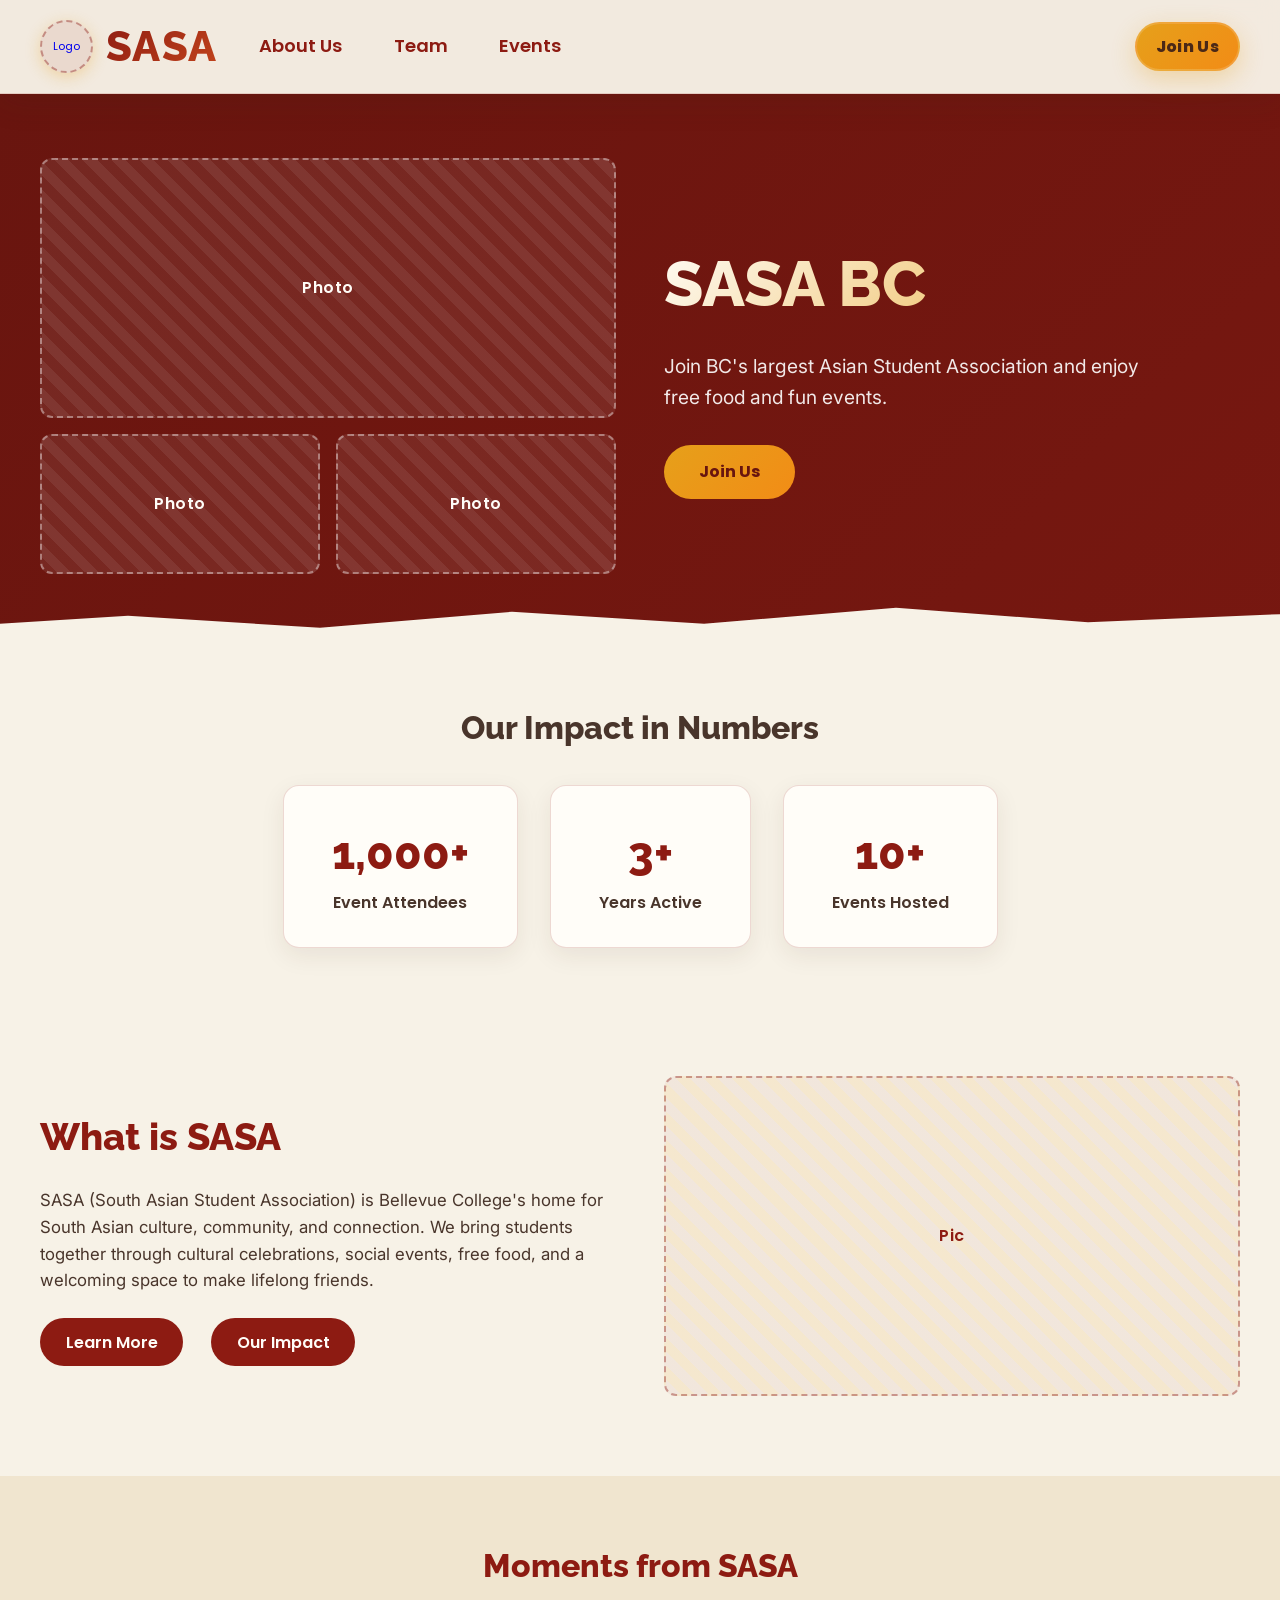
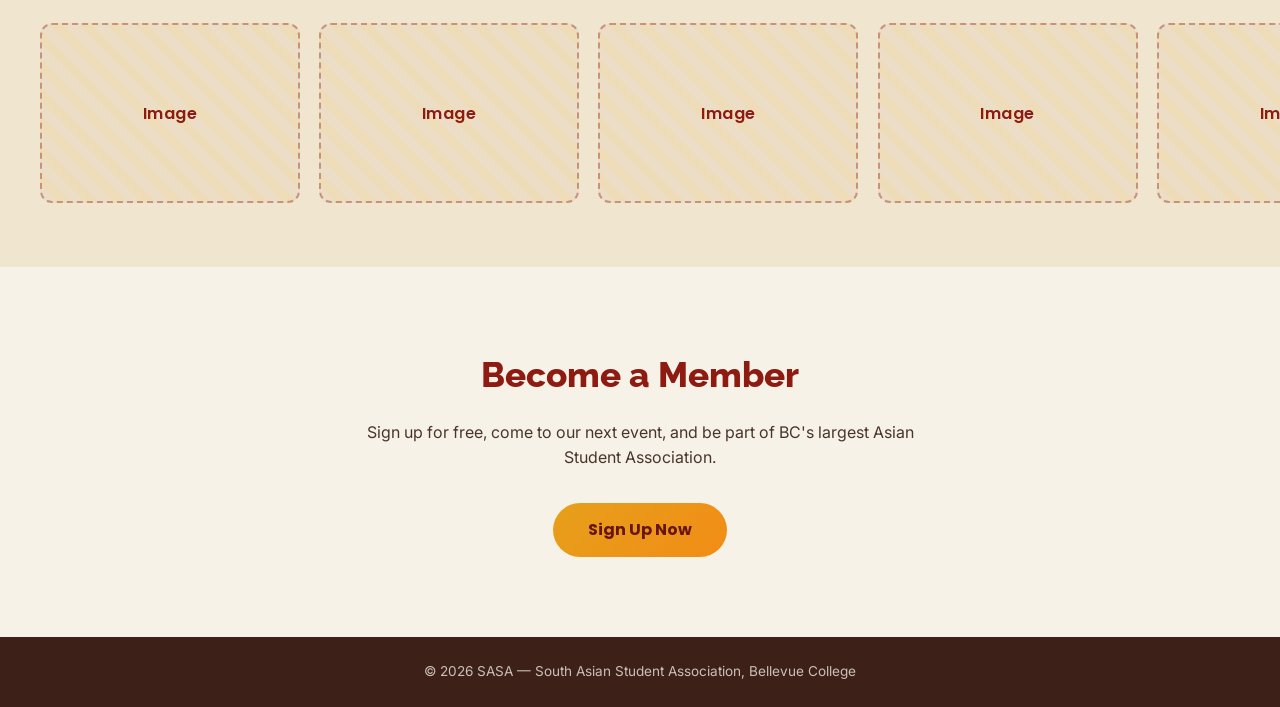
==== index.html @ 8e6c194e "Add team and event timeline pages Co-authored-by: Copilot <223556219+Copilot@users.noreply.github.co" ====
<!DOCTYPE html>
<html lang="en">
<head>
<meta charset="UTF-8">
<meta name="viewport" content="width=device-width, initial-scale=1.0">
<title>SASA BC • South Asian Student Association | Bellevue College</title>
<link href="https://fonts.googleapis.com/css2?family=Raleway:wght@800&family=Poppins:wght@500;600&family=Inter:wght@400;500&display=swap" rel="stylesheet">
<link rel="stylesheet" href="styles.css">
</head>
<body>

<!-- NAVBAR -->
<header class="navbar">
  <div class="container nav-content">
    <div class="nav-main">
      <div class="brand">
        <a href="index.html" class="brand-link">
          <div class="logo-placeholder">Logo</div>
          <span class="brand-name">SASA</span>
        </a>
      </div>

      <button class="menu-toggle" id="menu-toggle" aria-label="Toggle navigation menu" aria-controls="nav-links" aria-expanded="false">
        <span class="hamburger"></span>
        <span class="hamburger"></span>
        <span class="hamburger"></span>
      </button>

      <ul class="nav-links" id="nav-links">
        <li class="dropdown-container">
          <span class="nav-dropdown-trigger">About Us</span>
          <ul class="dropdown">
            <li><a href="#mission">Mission</a></li>
            <li><a href="#impact">Impact</a></li>
          </ul>
        </li>
        <li><a class="nav-link" href="team.html">Team</a></li>
        <li><a class="nav-link" href="events.html">Events</a></li>
      </ul>
    </div>

    <div class="nav-actions">
      <a class="join-cta" href="#join">Join Us</a>
    </div>
  </div>
</header>

<!-- HERO -->
<section class="hero" id="home">
  <div class="hero-content container">
    <div class="hero-layout">
      <!-- LEFT: photo collage -->
      <div class="hero-media-column">
        <div class="photo-placeholder hero-photo-main">Photo</div>
        <div class="hero-photo-row">
          <div class="photo-placeholder hero-photo-small">Photo</div>
          <div class="photo-placeholder hero-photo-small">Photo</div>
        </div>
      </div>

      <!-- RIGHT: title + text + button -->
      <div class="hero-text-column">
        <h1>SASA BC</h1>
        <p>Join BC's largest Asian Student Association and enjoy free food and fun events.</p>
        <a class="pulse-border" href="#join">Join Us</a>
      </div>
    </div>
  </div>
  <div class="wave-animation"></div>
</section>

<!-- SOCIAL PROOF / STATS -->
<section class="social-proof" id="impact">
  <div class="container">
    <h2>Our Impact in Numbers</h2>
    <div class="stats">
      <div class="stat-card">
        <h3 class="counter" data-target="1000">0</h3>
        <p>Event Attendees</p>
      </div>
      <div class="stat-card">
        <h3 class="counter" data-target="3">0</h3>
        <p>Years Active</p>
      </div>
      <div class="stat-card">
        <h3 class="counter" data-target="10">0</h3>
        <p>Events Hosted</p>
      </div>
    </div>
  </div>
</section>

<!-- WHAT IS SASA -->
<section class="intro" id="mission">
  <div class="container intro-content">
    <div class="text">
      <h2>What is SASA</h2>
      <p>SASA (South Asian Student Association) is Bellevue College's home for South Asian culture, community, and connection. We bring students together through cultural celebrations, social events, free food, and a welcoming space to make lifelong friends.</p>
      <a href="#mission" class="btn">Learn More</a>
      <a href="#impact" class="btn" style="margin-left: 1.5rem;">Our Impact</a>
    </div>
    <div class="video">
      <div class="photo-placeholder intro-photo">Pic</div>
    </div>
  </div>
</section>

<!-- GALLERY -->
<section class="gallery">
  <div class="container">
    <h2>Moments from SASA</h2>
    <div class="gallery-track">
      <div class="photo-placeholder gallery-photo">Image</div>
      <div class="photo-placeholder gallery-photo">Image</div>
      <div class="photo-placeholder gallery-photo">Image</div>
      <div class="photo-placeholder gallery-photo">Image</div>
      <div class="photo-placeholder gallery-photo">Image</div>
      <div class="photo-placeholder gallery-photo">Image</div>
      <div class="photo-placeholder gallery-photo">Image</div>
      <div class="photo-placeholder gallery-photo">Image</div>
    </div>
  </div>
</section>

<!-- JOIN US / FOOTER CTA -->
<section class="join" id="join">
  <div class="container join-content">
    <h2>Become a Member</h2>
    <p>Sign up for free, come to our next event, and be part of BC's largest Asian Student Association.</p>
    <a class="pulse-border" href="#">Sign Up Now</a>
  </div>
</section>

<footer class="footer">
  <div class="container">
    <p>&copy; 2026 SASA — South Asian Student Association, Bellevue College</p>
  </div>
</footer>

<script src="script.js"></script>
</body>
</html>
---- styles.css ----
/* ------------------------------
   COLOR VARIABLES (inspired by the reference's cream, red, and saffron palette)
------------------------------ */
:root {
  --deep-blue: #8D1B12;
  --aqua: #F28C16;
  --sky: #F7F2E7;
  --dark-navy: #68150F;
  --white: #FFFDF8;
  --gray-text: #49352B;
  --gold: #E6A01A;
  --orange: #F28C16;
}

/* ------------------------------
   RESET + BASE
------------------------------ */
* { margin: 0; padding: 0; box-sizing: border-box; }

body {
  font-family: 'Inter', sans-serif;
  line-height: 1.6;
  background: linear-gradient(-45deg, var(--deep-blue), var(--aqua), var(--deep-blue), var(--dark-navy));
  background-size: 400% 400%;
  animation: gradientBG 15s ease infinite;
  color: var(--white);
  overflow-x: hidden;
}

@keyframes gradientBG {
  0% { background-position: 0% 50%; }
  50% { background-position: 100% 50%; }
  100% { background-position: 0% 50%; }
}

.container { width: min(100% - 2rem, 1200px); margin: 0 auto; }

h1, h2, h3 { font-family: 'Raleway', sans-serif; font-weight: 800; }

/* ------------------------------
   PLACEHOLDER IMAGES
------------------------------ */
.photo-placeholder {
  background: repeating-linear-gradient(45deg, rgba(255,255,255,0.08), rgba(255,255,255,0.08) 10px, rgba(255,255,255,0.14) 10px, rgba(255,255,255,0.14) 20px);
  border: 2px dashed rgba(255,255,255,0.4);
  border-radius: 12px;
  display: flex;
  align-items: center;
  justify-content: center;
  color: var(--white);
  font-family: 'Poppins', sans-serif;
  font-weight: 600;
  letter-spacing: 0.5px;
  text-align: center;
}

/* ------------------------------
   NAVBAR - GLASSMORPHISM
------------------------------ */
.navbar {
  background: rgba(247, 242, 231, 0.97);
  backdrop-filter: blur(10px);
  border-bottom: 1px solid rgba(141, 27, 18, 0.14);
  position: sticky;
  top: 0;
  z-index: 1000;
  box-shadow: 0 8px 32px rgba(61, 33, 24, 0.14);
  transition: all 0.3s ease;
}

.nav-content { display: flex; justify-content: space-between; align-items: center; padding: 0.8rem 0; }

.brand { display: flex; align-items: center; gap: 0.8rem; transition: transform 0.3s ease; }
.brand a.brand-link { display: inline-flex; align-items: center; gap: 0.8rem; text-decoration: none; }
.brand:hover { transform: translateY(-2px); }

.logo-placeholder {
  width: 53px;
  height: 53px;
  border-radius: 50%;
  background: rgba(141,27,18,0.08);
  border: 2px dashed rgba(141,27,18,0.4);
  display: flex;
  align-items: center;
  justify-content: center;
  font-size: 11px;
  font-family: 'Poppins', sans-serif;
  box-shadow: 0 4px 15px rgba(230, 160, 26, 0.3);
}

.brand-name {
  font-family: 'Raleway', sans-serif;
  font-size: 42px;
  font-weight: 800;
  letter-spacing: 1.5px;
  background: linear-gradient(135deg, var(--deep-blue), #C5461C);
  -webkit-background-clip: text;
  -webkit-text-fill-color: transparent;
  background-clip: text;
}

.nav-main { display: flex; align-items: center; gap: 2rem; flex-wrap: nowrap; }
.nav-links { display: flex; gap: 2rem; list-style: none; flex-wrap: nowrap; }

.menu-toggle { display: none; flex-direction: column; cursor: pointer; background: none; border: none; padding: 0.5rem; z-index: 1002; }
.hamburger { width: 25px; height: 3px; background: var(--deep-blue); margin: 3px 0; transition: 0.3s; border-radius: 2px; }
.menu-toggle.active .hamburger:nth-child(1) { transform: rotate(-45deg) translate(-5px, 6px); }
.menu-toggle.active .hamburger:nth-child(2) { opacity: 0; }
.menu-toggle.active .hamburger:nth-child(3) { transform: rotate(45deg) translate(-5px, -6px); }

.nav-links a, .nav-dropdown-trigger {
  font-family: 'Poppins', sans-serif;
  font-weight: 600;
  font-size: 18px;
  text-decoration: none;
  color: var(--deep-blue);
  padding: 0.5rem 0.6rem;
  position: relative;
  cursor: pointer;
  transition: font-weight 0.3s ease;
  display: block;
  white-space: nowrap;
}

.nav-links a::after, .nav-dropdown-trigger::after {
  content: '';
  position: absolute;
  bottom: 0;
  left: 50%;
  width: 0;
  height: 2px;
  background: var(--deep-blue);
  transition: all 0.3s ease;
  transform: translateX(-50%);
}

.nav-links a:hover, .nav-dropdown-trigger:hover { font-weight: 800; }
.nav-links a:hover::after, .nav-dropdown-trigger:hover::after { width: 100%; }

.nav-actions { display: flex; align-items: center; margin-left: auto; }
.join-cta {
  background: linear-gradient(135deg, var(--gold) 0%, var(--orange) 100%);
  color: #4A2817;
  padding: 0.6rem 1.2rem;
  border-radius: 30px;
  text-decoration: none;
  font-family: 'Poppins', sans-serif;
  font-weight: 800;
  letter-spacing: 0.3px;
  box-shadow: 0 8px 24px rgba(230, 160, 26, 0.3);
  transition: transform 0.2s ease, box-shadow 0.2s ease;
  border: 2px solid rgba(255,255,255,0.15);
  white-space: nowrap;
}
.join-cta:hover { transform: translateY(-2px); box-shadow: 0 12px 28px rgba(230, 160, 26, 0.45); }

.dropdown-container { position: relative; }
.dropdown {
  list-style: none;
  position: absolute;
  top: 100%;
  left: 0;
  background: var(--deep-blue);
  border-radius: 10px;
  padding: 0.5rem 0;
  min-width: 160px;
  opacity: 0;
  visibility: hidden;
  transform: translateY(8px);
  transition: all 0.25s ease;
  box-shadow: 0 10px 30px rgba(0,0,0,0.3);
}
.dropdown-container:hover .dropdown { opacity: 1; visibility: visible; transform: translateY(0); }
.dropdown li a { font-size: 15px; padding: 0.5rem 1.2rem; }
.dropdown li a::after { display: none; }

/* ------------------------------
   HERO
------------------------------ */
.hero { position: relative; padding: 4rem 0 5rem; overflow: hidden; }
.hero-layout { display: grid; grid-template-columns: 1fr 1fr; gap: 3rem; align-items: center; }

.hero-media-column { display: flex; flex-direction: column; gap: 1rem; }
.hero-photo-main { height: 260px; }
.hero-photo-row { display: flex; gap: 1rem; }
.hero-photo-small { flex: 1; height: 140px; }

.hero-text-column h1 {
  font-size: 4rem;
  margin-bottom: 1rem;
  background: linear-gradient(135deg, var(--white), var(--gold));
  -webkit-background-clip: text;
  -webkit-text-fill-color: transparent;
  background-clip: text;
}
.hero-text-column p { font-size: 1.2rem; max-width: 480px; margin-bottom: 2rem; color: rgba(255,255,255,0.9); }

.pulse-border {
  display: inline-block;
  background: linear-gradient(135deg, var(--gold) 0%, var(--orange) 100%);
  color: var(--dark-navy);
  font-family: 'Poppins', sans-serif;
  font-weight: 700;
  padding: 0.9rem 2.2rem;
  border-radius: 40px;
  text-decoration: none;
  box-shadow: 0 0 0 0 rgba(255, 209, 102, 0.6);
  animation: pulse 2.2s infinite;
}
@keyframes pulse {
  0% { box-shadow: 0 0 0 0 rgba(255, 209, 102, 0.5); }
  70% { box-shadow: 0 0 0 20px rgba(255, 209, 102, 0); }
  100% { box-shadow: 0 0 0 0 rgba(255, 209, 102, 0); }
}

.wave-animation {
  position: absolute;
  bottom: -2px; left: 0; width: 100%; height: 80px;
  background: var(--sky);
  clip-path: polygon(0 60%, 10% 50%, 25% 65%, 40% 45%, 55% 60%, 70% 40%, 85% 58%, 100% 48%, 100% 100%, 0% 100%);
}

/* ------------------------------
   STATS
------------------------------ */
.social-proof { padding: 3rem 0; text-align: center; background: var(--sky); color: var(--gray-text); }
.social-proof h2 { margin-bottom: 2rem; font-size: 2rem; }
.stats { display: flex; justify-content: center; gap: 2rem; flex-wrap: wrap; }
.stat-card {
  background: var(--white);
  border: 1px solid rgba(141,27,18,0.16);
  border-radius: 16px;
  padding: 2rem 3rem;
  min-width: 200px;
  box-shadow: 0 8px 24px rgba(61,33,24,0.08);
}
.stat-card h3 { font-size: 2.8rem; color: var(--deep-blue); }
.stat-card p { font-family: 'Poppins', sans-serif; font-weight: 600; }

/* ------------------------------
   WHAT IS SASA / INTRO
------------------------------ */
.intro { background: var(--sky); color: var(--gray-text); padding: 5rem 0; }
.intro-content { display: grid; grid-template-columns: 1fr 1fr; gap: 3rem; align-items: center; }
.intro h2 { font-size: 2.4rem; margin-bottom: 1.2rem; color: var(--deep-blue); }
.intro p { margin-bottom: 1.5rem; font-size: 1.05rem; }
.intro .photo-placeholder { color: var(--deep-blue); border-color: rgba(141,27,18,0.4); background: repeating-linear-gradient(45deg, rgba(141,27,18,0.05), rgba(141,27,18,0.05) 10px, rgba(230,160,26,0.12) 10px, rgba(230,160,26,0.12) 20px); }
.intro-photo { height: 320px; }

.btn {
  display: inline-block;
  background: var(--deep-blue);
  color: var(--white);
  font-family: 'Poppins', sans-serif;
  font-weight: 600;
  padding: 0.7rem 1.6rem;
  border-radius: 30px;
  text-decoration: none;
  transition: transform 0.2s ease, background 0.2s ease;
}
.btn:hover { background: var(--aqua); transform: translateY(-2px); }

/* ------------------------------
   GALLERY
------------------------------ */
.gallery { padding: 4rem 0; text-align: center; overflow: hidden; background: #F0E5CF; color: var(--deep-blue); }
.gallery h2 { margin-bottom: 2rem; font-size: 2rem; }
.gallery-track {
  display: flex;
  gap: 1.2rem;
  width: max-content;
  animation: scrollGallery 30s linear infinite;
}
.gallery:hover .gallery-track { animation-play-state: paused; }
@keyframes scrollGallery {
  0% { transform: translateX(0); }
  100% { transform: translateX(-50%); }
}
.gallery-photo { width: 260px; height: 180px; flex-shrink: 0; }

/* ------------------------------
   TEAM
------------------------------ */
.team { padding: 4rem 0; text-align: center; background: var(--sky); color: var(--deep-blue); }
.team h2 { margin-bottom: 2.5rem; font-size: 2rem; }
.team-grid { display: flex; flex-wrap: wrap; justify-content: center; gap: 2rem; }
.team-card { width: 190px; }
.team-photo { width: 190px; height: 190px; border-radius: 50%; margin: 0 auto 1rem; }
.team-card h4 { font-family: 'Poppins', sans-serif; font-size: 1.05rem; }
.team-card p { font-size: 0.9rem; color: var(--gray-text); }

/* ------------------------------
   EVENTS
------------------------------ */
.events { background: #8D1B12; padding: 4rem 0; text-align: center; }
.events h2 { margin-bottom: 2.5rem; font-size: 2rem; }
.events-grid { display: grid; grid-template-columns: repeat(auto-fit, minmax(260px, 1fr)); gap: 2rem; }
.event-card {
  background: rgba(255,253,248,0.08);
  border: 1px solid rgba(255,253,248,0.18);
  border-radius: 16px;
  padding: 1.5rem;
  text-align: left;
}
.event-photo { height: 160px; margin-bottom: 1rem; }
.event-card h4 { font-family: 'Poppins', sans-serif; margin-bottom: 0.4rem; }
.event-card p { font-size: 0.9rem; color: rgba(255,253,248,0.78); }

/* ------------------------------
   JOIN / FOOTER
------------------------------ */
.join { padding: 5rem 0; text-align: center; background: var(--sky); color: var(--deep-blue); }
.join h2 { font-size: 2.2rem; margin-bottom: 1rem; }
.join p { max-width: 560px; margin: 0 auto 2rem; color: var(--gray-text); }

.footer { background: #3D2118; padding: 1.5rem 0; text-align: center; font-size: 0.85rem; color: rgba(255,253,248,0.72); }

.gallery .photo-placeholder, .team .photo-placeholder {
  color: var(--deep-blue);
  border-color: rgba(141,27,18,0.38);
  background: repeating-linear-gradient(45deg, rgba(141,27,18,0.04), rgba(141,27,18,0.04) 10px, rgba(230,160,26,0.12) 10px, rgba(230,160,26,0.12) 20px);
}

/* ------------------------------
   TEAM AND EVENTS PAGES
------------------------------ */
.subpage-hero {
  padding: 5.5rem 0 6rem;
  text-align: center;
  color: var(--white);
  background: linear-gradient(125deg, #68150F, #A92216 58%, #C6531A);
}
.subpage-hero .eyebrow, .events-join .eyebrow {
  color: #FFD16A;
  font-size: 0.82rem;
  text-transform: uppercase;
  letter-spacing: 0.14em;
  font-family: 'Poppins', sans-serif;
  font-weight: 600;
}
.subpage-hero h1 { font-size: clamp(2.6rem, 6vw, 4.4rem); margin: 0.4rem 0 0.8rem; }
.subpage-hero p:not(.eyebrow) { max-width: 720px; margin: 0 auto; color: rgba(255,253,248,0.9); font-size: 1.1rem; }
.leadership-section { padding: 4.5rem 0; background: var(--sky); color: var(--gray-text); }
.leadership-alumni { background: #F0E5CF; }
.section-intro { max-width: 700px; margin: 0 auto 3rem; text-align: center; }
.section-intro .eyebrow { color: var(--orange); font-family: 'Poppins', sans-serif; font-size: 0.78rem; font-weight: 600; letter-spacing: 0.12em; text-transform: uppercase; }
.section-intro h2 { color: var(--deep-blue); font-size: clamp(1.8rem, 4vw, 2.6rem); margin: 0.45rem 0 0.6rem; }
.section-intro p { color: var(--gray-text); }
.leadership-layout { display: grid; grid-template-columns: minmax(190px, 0.75fr) 1px minmax(0, 2fr); gap: 2.5rem; align-items: stretch; }
.leadership-heading { color: var(--deep-blue); font: 600 1.15rem 'Poppins', sans-serif; margin-bottom: 1.5rem; text-align: center; }
.leadership-divider { width: 1px; background: rgba(141,27,18,0.2); }
.leader-grid { display: grid; grid-template-columns: repeat(2, minmax(150px, 1fr)); gap: 2rem 1.4rem; }
.leader-grid-community { grid-template-columns: repeat(3, minmax(150px, 1fr)); max-width: 850px; margin: 0 auto; }
.leader-card { text-align: center; color: var(--gray-text); }
.leader-name { color: var(--deep-blue); font: 600 1rem 'Poppins', sans-serif; min-height: 1.6rem; }
.leader-avatar { width: 142px; height: 142px; margin: 0.75rem auto 0.65rem; border-radius: 50%; color: var(--deep-blue); border-color: rgba(141,27,18,0.38); background: repeating-linear-gradient(45deg, rgba(141,27,18,0.04), rgba(141,27,18,0.04) 10px, rgba(230,160,26,0.12) 10px, rgba(230,160,26,0.12) 20px); }
.leader-card-featured .leader-avatar { width: 176px; height: 176px; }
.leader-socials { display: flex; justify-content: center; gap: 0.55rem; margin: 0.4rem 0 0.6rem; }
.social-placeholder { display: inline-flex; align-items: center; justify-content: center; width: 27px; height: 27px; border-radius: 50%; background: var(--deep-blue); color: var(--white); font: 600 0.7rem 'Poppins', sans-serif; }
.leader-role { color: var(--deep-blue); font: 600 0.92rem 'Poppins', sans-serif; }
.leader-term { color: #806C5E; font-size: 0.78rem; }

.events-roadmap { padding: 4.5rem 0 5.5rem; background: var(--sky); color: var(--gray-text); }
.events-timeline { position: relative; max-width: 920px; margin: 0 auto; padding: 0.5rem 0; }
.timeline-spine { position: absolute; top: 0; bottom: 0; left: 50%; width: 4px; transform: translateX(-50%); border-radius: 4px; background: linear-gradient(var(--gold), var(--orange), var(--deep-blue)); opacity: 0.5; }
.timeline-event { position: relative; display: grid; grid-template-columns: 1fr 1fr; padding: 0 0 2.75rem; }
.timeline-event:last-child { padding-bottom: 0; }
.timeline-event:nth-of-type(odd) .event-card { grid-column: 1; margin-right: 2.25rem; }
.timeline-event:nth-of-type(even) .event-card { grid-column: 2; margin-left: 2.25rem; }
.timeline-marker { position: absolute; z-index: 1; left: 50%; top: 1.4rem; display: grid; place-items: center; width: 42px; height: 42px; transform: translateX(-50%); border: 4px solid var(--sky); border-radius: 50%; background: var(--deep-blue); color: var(--white); font: 600 0.7rem 'Poppins', sans-serif; box-shadow: 0 0 0 2px var(--gold); }
.event-card { overflow: hidden; border-radius: 16px; background: var(--white); border: 1px solid rgba(141,27,18,0.13); box-shadow: 0 12px 30px rgba(61,33,24,0.09); }
.event-photo { height: 190px; margin: 0; border: 0; border-radius: 0; color: var(--deep-blue); background: repeating-linear-gradient(45deg, rgba(141,27,18,0.04), rgba(141,27,18,0.04) 10px, rgba(230,160,26,0.12) 10px, rgba(230,160,26,0.12) 20px); }
.event-card-content { padding: 1.25rem 1.4rem 1.4rem; }
.event-date { color: #866D55; font-size: 0.78rem; font-weight: 500; }
.event-card h3 { margin: 0.35rem 0 0.55rem; color: var(--deep-blue); font: 600 1.2rem 'Poppins', sans-serif; }
.event-card-content p { color: var(--gray-text); font-size: 0.92rem; }
.event-tag { display: inline-block; margin-top: 0.9rem; padding: 0.28rem 0.7rem; border-radius: 20px; background: #F7E8C7; color: #71351C; font: 600 0.72rem 'Poppins', sans-serif; }
.events-join { padding: 4rem 1rem; background: var(--deep-blue); color: var(--white); text-align: center; }
.events-join h2 { max-width: 650px; margin: 0.5rem auto 1.5rem; font-size: clamp(1.8rem, 4vw, 2.7rem); }
.scroll-kite { position: fixed; z-index: 900; top: 0; left: 0; width: 88px; height: 124px; pointer-events: none; will-change: transform; filter: drop-shadow(0 7px 8px rgba(61,33,24,0.22)); }
.scroll-kite svg { width: 100%; height: 100%; overflow: visible; }
.kite-shape { fill: #E63A25; stroke: #8D1B12; stroke-width: 4; stroke-linejoin: round; }
.kite-cross, .kite-diamond { fill: none; stroke: #FFD16A; stroke-width: 3; stroke-linejoin: round; }
.kite-center { fill: #FFD16A; stroke: #8D1B12; stroke-width: 2; }
.kite-tail-line { fill: none; stroke: #8D1B12; stroke-width: 3; stroke-linecap: round; }
.kite-bow { fill: none; stroke: #E6A01A; stroke-width: 5; stroke-linecap: round; stroke-linejoin: round; }
.footer-page { display: flex; justify-content: space-between; align-items: center; gap: 1.5rem; }
.footer-links { display: flex; gap: 1.25rem; }
.footer-links a { color: rgba(255,253,248,0.8); text-decoration: none; }
.footer-links a:hover { color: #FFD16A; }

/* ------------------------------
   RESPONSIVE
------------------------------ */
@media (max-width: 900px) {
  .hero-layout, .intro-content { grid-template-columns: 1fr; }
  .hero-text-column { order: -1; text-align: center; }
  .hero-text-column p { margin-left: auto; margin-right: auto; }
}

@media (max-width: 768px) {
  .menu-toggle { display: flex; }
  .nav-links {
    position: fixed;
    top: 0; right: -100%;
    width: 260px; height: 100vh;
    background: var(--deep-blue);
    flex-direction: column;
    padding: 6rem 2rem;
    gap: 1.5rem;
    transition: right 0.3s ease;
    z-index: 1001;
  }
  .nav-links.active { right: 0; }
  .nav-links a, .nav-dropdown-trigger { color: var(--white); }
  .nav-links a::after, .nav-dropdown-trigger::after { background: var(--white); }
  .dropdown { position: static; opacity: 1; visibility: visible; transform: none; display: none; box-shadow: none; background: rgba(255,255,255,0.05); }
  .dropdown-container.active .dropdown { display: block; }
  .hero-text-column h1 { font-size: 2.6rem; }
  .subpage-hero { padding: 4rem 0 4.5rem; }
  .leadership-layout { grid-template-columns: 1fr; gap: 2rem; }
  .leadership-divider { height: 1px; width: 100%; }
  .leader-grid { grid-template-columns: repeat(2, minmax(125px, 1fr)); }
  .leader-grid-community { grid-template-columns: repeat(2, minmax(125px, 1fr)); }
  .timeline-spine { left: 19px; }
  .timeline-event { grid-template-columns: 40px minmax(0, 1fr); }
  .timeline-event:nth-of-type(odd) .event-card,
  .timeline-event:nth-of-type(even) .event-card { grid-column: 2; margin: 0 0 0 0.7rem; }
  .timeline-marker { left: 19px; }
  .scroll-kite { width: 58px; height: 84px; opacity: 0.88; }
  .footer-page { flex-direction: column; text-align: center; }
}

@media (max-width: 420px) {
  .leader-grid, .leader-grid-community { grid-template-columns: 1fr 1fr; gap: 1.5rem 0.75rem; }
  .leader-avatar { width: 124px; height: 124px; }
  .event-photo { height: 150px; }
  .event-card-content { padding: 1rem; }
}

@media (prefers-reduced-motion: reduce) {
  .scroll-kite { display: none; }
}
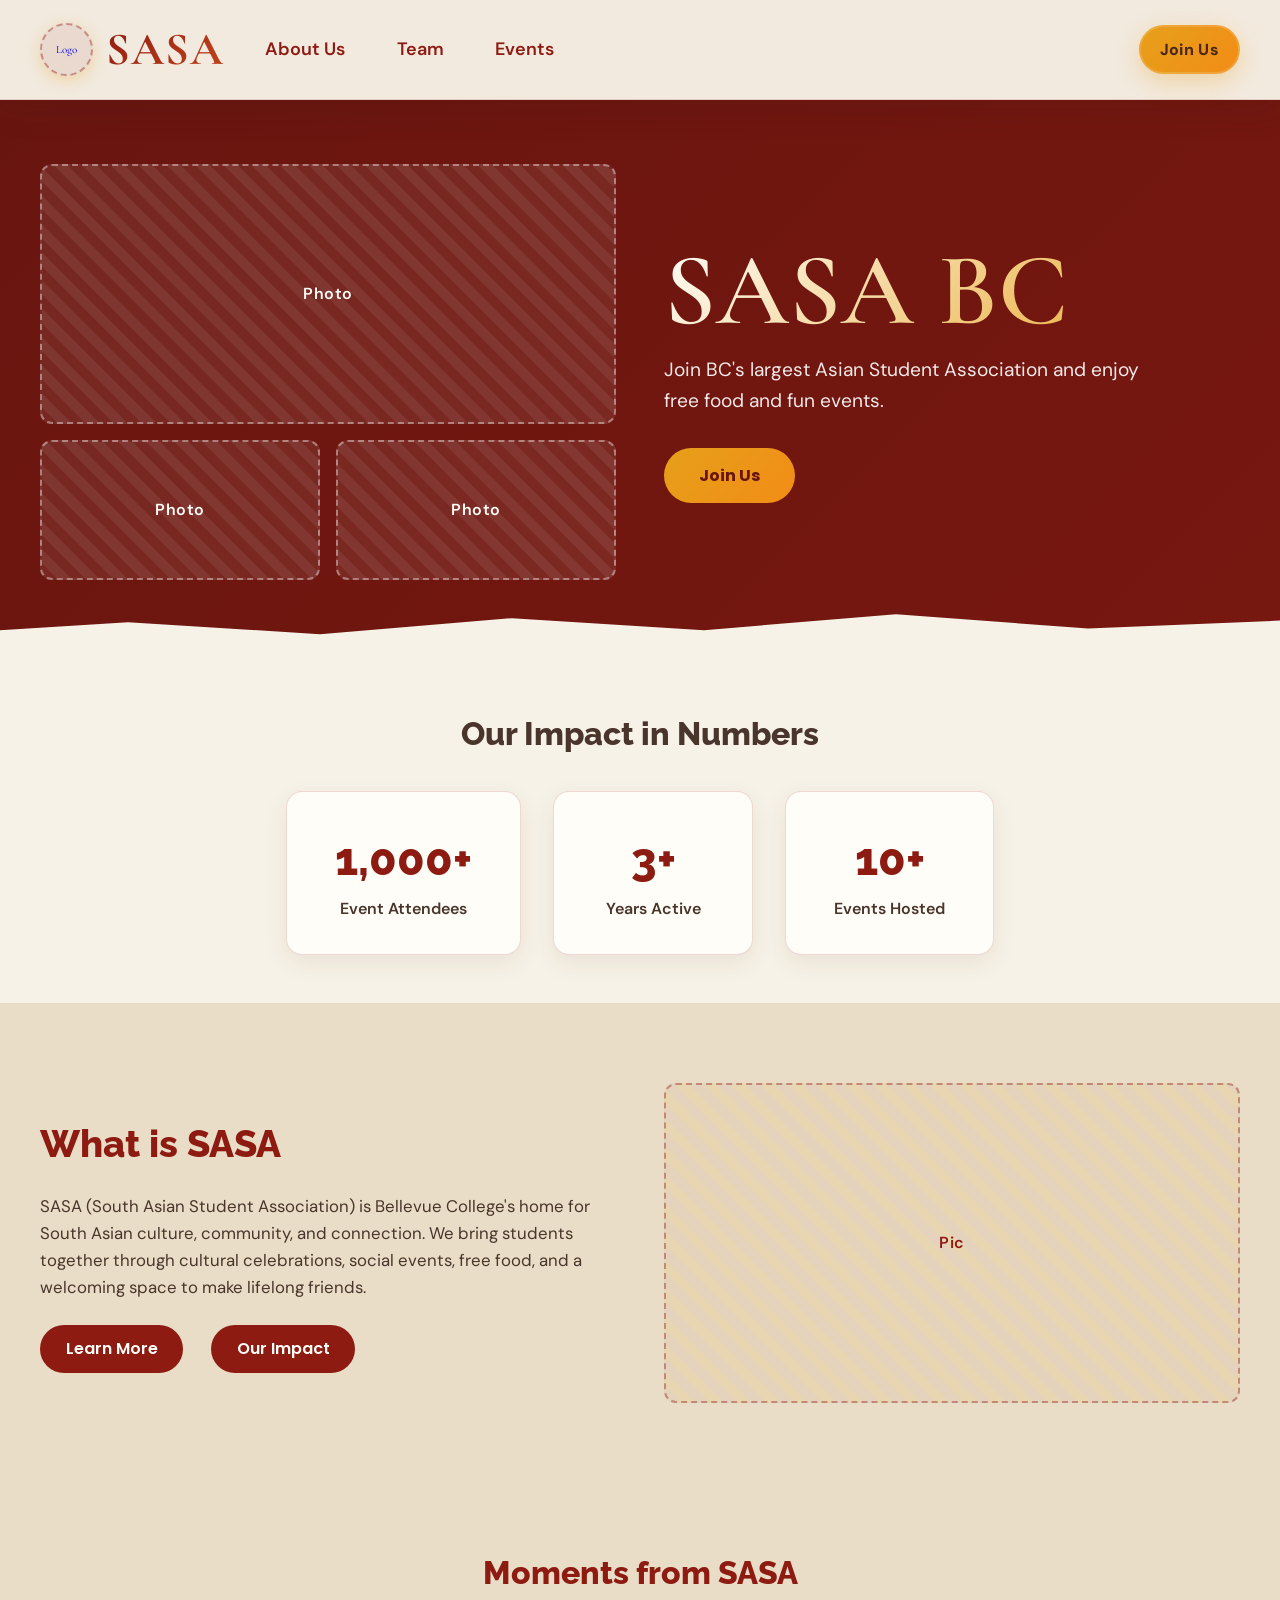
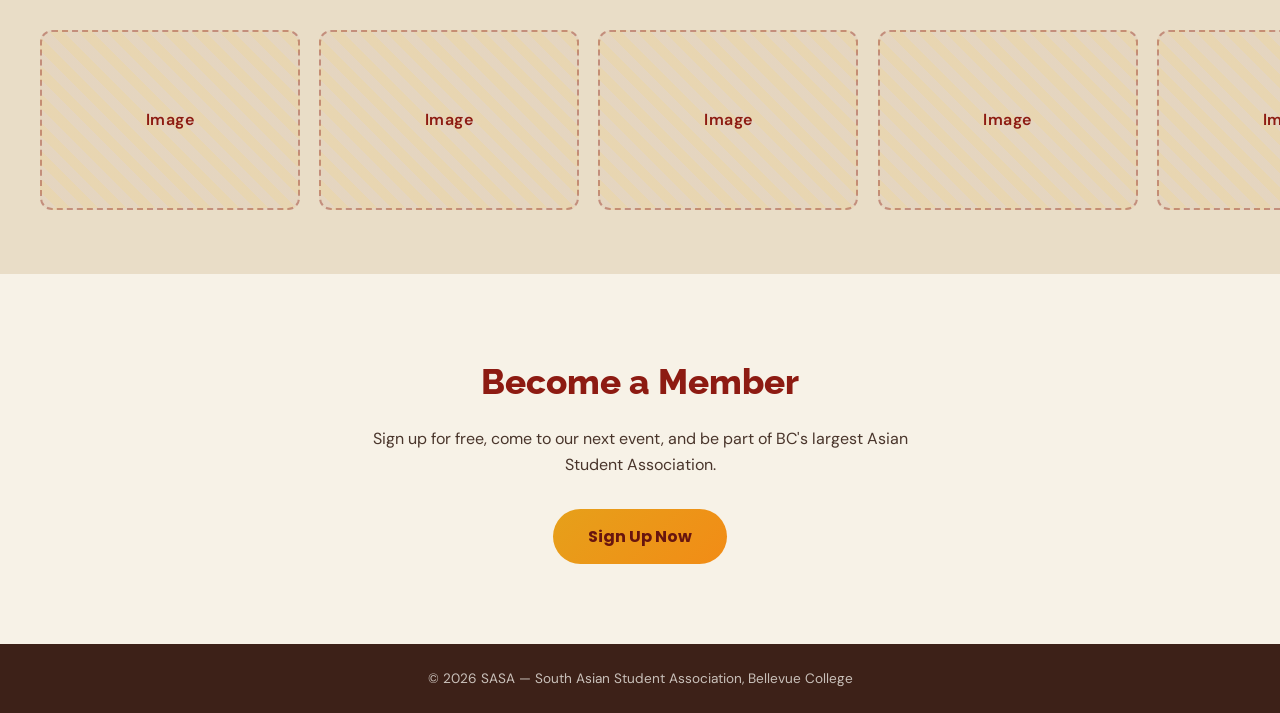
==== commit 5262f255: "Refine typography and cream section palette Co-authored-by: Copilot <223556219+Copilot@users.noreply" ====
--- a/index.html
+++ b/index.html
@@ -4,7 +4,7 @@
 <meta charset="UTF-8">
 <meta name="viewport" content="width=device-width, initial-scale=1.0">
 <title>SASA BC • South Asian Student Association | Bellevue College</title>
-<link href="https://fonts.googleapis.com/css2?family=Raleway:wght@800&family=Poppins:wght@500;600&family=Inter:wght@400;500&display=swap" rel="stylesheet">
+<link href="https://fonts.googleapis.com/css2?family=Cormorant+Garamond:wght@500;600;700&family=DM+Sans:wght@400;500;600;700&family=Poppins:wght@500;600&family=Raleway:wght@800&display=swap" rel="stylesheet">
 <link rel="stylesheet" href="styles.css">
 </head>
 <body>
@@ -30,7 +30,8 @@
         <li class="dropdown-container">
           <span class="nav-dropdown-trigger">About Us</span>
           <ul class="dropdown">
-            <li><a href="#mission">Mission</a></li>
+            <li><a href="about.html">About SASA</a></li>
+            <li><a href="about.html#mission">Our Mission</a></li>
             <li><a href="#impact">Impact</a></li>
           </ul>
         </li>
@@ -91,12 +92,12 @@
 </section>
 
 <!-- WHAT IS SASA -->
-<section class="intro" id="mission">
+<section class="intro home-intro" id="mission">
   <div class="container intro-content">
     <div class="text">
       <h2>What is SASA</h2>
       <p>SASA (South Asian Student Association) is Bellevue College's home for South Asian culture, community, and connection. We bring students together through cultural celebrations, social events, free food, and a welcoming space to make lifelong friends.</p>
-      <a href="#mission" class="btn">Learn More</a>
+      <a href="about.html" class="btn">Learn More</a>
       <a href="#impact" class="btn" style="margin-left: 1.5rem;">Our Impact</a>
     </div>
     <div class="video">
--- a/styles.css
+++ b/styles.css
@@ -8,6 +8,7 @@
   --dark-navy: #68150F;
   --white: #FFFDF8;
   --gray-text: #49352B;
+  --warm-cream: #E9DDC7;
   --gold: #E6A01A;
   --orange: #F28C16;
 }
@@ -18,7 +19,7 @@
 * { margin: 0; padding: 0; box-sizing: border-box; }
 
 body {
-  font-family: 'Inter', sans-serif;
+  font-family: 'DM Sans', sans-serif;
   line-height: 1.6;
   background: linear-gradient(-45deg, var(--deep-blue), var(--aqua), var(--deep-blue), var(--dark-navy));
   background-size: 400% 400%;
@@ -35,7 +36,8 @@
 
 .container { width: min(100% - 2rem, 1200px); margin: 0 auto; }
 
-h1, h2, h3 { font-family: 'Raleway', sans-serif; font-weight: 800; }
+h1, h3 { font-family: 'Cormorant Garamond', serif; font-weight: 600; }
+h2 { font-family: 'Raleway', sans-serif; font-weight: 800; }
 
 /* ------------------------------
    PLACEHOLDER IMAGES
@@ -48,7 +50,7 @@
   align-items: center;
   justify-content: center;
   color: var(--white);
-  font-family: 'Poppins', sans-serif;
+  font-family: 'DM Sans', sans-serif;
   font-weight: 600;
   letter-spacing: 0.5px;
   text-align: center;
@@ -84,15 +86,15 @@
   align-items: center;
   justify-content: center;
   font-size: 11px;
-  font-family: 'Poppins', sans-serif;
+  font-family: 'Cormorant Garamond', serif;
   box-shadow: 0 4px 15px rgba(230, 160, 26, 0.3);
 }
 
 .brand-name {
-  font-family: 'Raleway', sans-serif;
-  font-size: 42px;
-  font-weight: 800;
-  letter-spacing: 1.5px;
+  font-family: 'Cormorant Garamond', serif;
+  font-size: 46px;
+  font-weight: 700;
+  letter-spacing: 1px;
   background: linear-gradient(135deg, var(--deep-blue), #C5461C);
   -webkit-background-clip: text;
   -webkit-text-fill-color: transparent;
@@ -109,7 +111,7 @@
 .menu-toggle.active .hamburger:nth-child(3) { transform: rotate(45deg) translate(-5px, -6px); }
 
 .nav-links a, .nav-dropdown-trigger {
-  font-family: 'Poppins', sans-serif;
+  font-family: 'DM Sans', sans-serif;
   font-weight: 600;
   font-size: 18px;
   text-decoration: none;
@@ -144,7 +146,7 @@
   padding: 0.6rem 1.2rem;
   border-radius: 30px;
   text-decoration: none;
-  font-family: 'Poppins', sans-serif;
+  font-family: 'DM Sans', sans-serif;
   font-weight: 800;
   letter-spacing: 0.3px;
   box-shadow: 0 8px 24px rgba(230, 160, 26, 0.3);
@@ -171,7 +173,8 @@
   box-shadow: 0 10px 30px rgba(0,0,0,0.3);
 }
 .dropdown-container:hover .dropdown { opacity: 1; visibility: visible; transform: translateY(0); }
-.dropdown li a { font-size: 15px; padding: 0.5rem 1.2rem; }
+.dropdown li a { color: var(--white); font-size: 15px; padding: 0.5rem 1.2rem; }
+.dropdown li a:hover { color: #FFD16A; }
 .dropdown li a::after { display: none; }
 
 /* ------------------------------
@@ -186,7 +189,9 @@
 .hero-photo-small { flex: 1; height: 140px; }
 
 .hero-text-column h1 {
-  font-size: 4rem;
+  font-size: clamp(4.4rem, 8vw, 6.5rem);
+  line-height: 0.95;
+  font-weight: 600;
   margin-bottom: 1rem;
   background: linear-gradient(135deg, var(--white), var(--gold));
   -webkit-background-clip: text;
@@ -234,13 +239,14 @@
   min-width: 200px;
   box-shadow: 0 8px 24px rgba(61,33,24,0.08);
 }
-.stat-card h3 { font-size: 2.8rem; color: var(--deep-blue); }
-.stat-card p { font-family: 'Poppins', sans-serif; font-weight: 600; }
+.stat-card h3 { font-family: 'Raleway', sans-serif; font-size: 2.8rem; font-weight: 800; color: var(--deep-blue); }
+.stat-card p { font-family: 'DM Sans', sans-serif; font-weight: 600; }
 
 /* ------------------------------
    WHAT IS SASA / INTRO
 ------------------------------ */
 .intro { background: var(--sky); color: var(--gray-text); padding: 5rem 0; }
+.home-intro { background: var(--warm-cream); }
 .intro-content { display: grid; grid-template-columns: 1fr 1fr; gap: 3rem; align-items: center; }
 .intro h2 { font-size: 2.4rem; margin-bottom: 1.2rem; color: var(--deep-blue); }
 .intro p { margin-bottom: 1.5rem; font-size: 1.05rem; }
@@ -263,7 +269,7 @@
 /* ------------------------------
    GALLERY
 ------------------------------ */
-.gallery { padding: 4rem 0; text-align: center; overflow: hidden; background: #F0E5CF; color: var(--deep-blue); }
+.gallery { padding: 4rem 0; text-align: center; overflow: hidden; background: var(--warm-cream); color: var(--deep-blue); }
 .gallery h2 { margin-bottom: 2rem; font-size: 2rem; }
 .gallery-track {
   display: flex;
@@ -286,7 +292,7 @@
 .team-grid { display: flex; flex-wrap: wrap; justify-content: center; gap: 2rem; }
 .team-card { width: 190px; }
 .team-photo { width: 190px; height: 190px; border-radius: 50%; margin: 0 auto 1rem; }
-.team-card h4 { font-family: 'Poppins', sans-serif; font-size: 1.05rem; }
+.team-card h4 { font-family: 'DM Sans', sans-serif; font-size: 1.05rem; font-weight: 600; }
 .team-card p { font-size: 0.9rem; color: var(--gray-text); }
 
 /* ------------------------------
@@ -303,7 +309,7 @@
   text-align: left;
 }
 .event-photo { height: 160px; margin-bottom: 1rem; }
-.event-card h4 { font-family: 'Poppins', sans-serif; margin-bottom: 0.4rem; }
+.event-card h4 { font-family: 'DM Sans', sans-serif; font-weight: 600; margin-bottom: 0.4rem; }
 .event-card p { font-size: 0.9rem; color: rgba(255,253,248,0.78); }
 
 /* ------------------------------
@@ -335,59 +341,83 @@
   font-size: 0.82rem;
   text-transform: uppercase;
   letter-spacing: 0.14em;
-  font-family: 'Poppins', sans-serif;
+  font-family: 'DM Sans', sans-serif;
   font-weight: 600;
 }
-.subpage-hero h1 { font-size: clamp(2.6rem, 6vw, 4.4rem); margin: 0.4rem 0 0.8rem; }
+.subpage-hero h1 { font-size: clamp(3.4rem, 7vw, 5.6rem); line-height: 1; font-weight: 600; margin: 0.4rem 0 0.8rem; }
 .subpage-hero p:not(.eyebrow) { max-width: 720px; margin: 0 auto; color: rgba(255,253,248,0.9); font-size: 1.1rem; }
 .leadership-section { padding: 4.5rem 0; background: var(--sky); color: var(--gray-text); }
-.leadership-alumni { background: #F0E5CF; }
+.leadership-alumni { background: var(--warm-cream); }
 .section-intro { max-width: 700px; margin: 0 auto 3rem; text-align: center; }
-.section-intro .eyebrow { color: var(--orange); font-family: 'Poppins', sans-serif; font-size: 0.78rem; font-weight: 600; letter-spacing: 0.12em; text-transform: uppercase; }
+.section-intro .eyebrow { color: var(--orange); font-family: 'DM Sans', sans-serif; font-size: 0.78rem; font-weight: 700; letter-spacing: 0.12em; text-transform: uppercase; }
 .section-intro h2 { color: var(--deep-blue); font-size: clamp(1.8rem, 4vw, 2.6rem); margin: 0.45rem 0 0.6rem; }
 .section-intro p { color: var(--gray-text); }
 .leadership-layout { display: grid; grid-template-columns: minmax(190px, 0.75fr) 1px minmax(0, 2fr); gap: 2.5rem; align-items: stretch; }
-.leadership-heading { color: var(--deep-blue); font: 600 1.15rem 'Poppins', sans-serif; margin-bottom: 1.5rem; text-align: center; }
+.leadership-heading { color: var(--deep-blue); font: 600 1.15rem 'DM Sans', sans-serif; margin-bottom: 1.5rem; text-align: center; }
 .leadership-divider { width: 1px; background: rgba(141,27,18,0.2); }
 .leader-grid { display: grid; grid-template-columns: repeat(2, minmax(150px, 1fr)); gap: 2rem 1.4rem; }
 .leader-grid-community { grid-template-columns: repeat(3, minmax(150px, 1fr)); max-width: 850px; margin: 0 auto; }
 .leader-card { text-align: center; color: var(--gray-text); }
-.leader-name { color: var(--deep-blue); font: 600 1rem 'Poppins', sans-serif; min-height: 1.6rem; }
+.leader-name { color: var(--deep-blue); font: 600 1rem 'DM Sans', sans-serif; min-height: 1.6rem; }
 .leader-avatar { width: 142px; height: 142px; margin: 0.75rem auto 0.65rem; border-radius: 50%; color: var(--deep-blue); border-color: rgba(141,27,18,0.38); background: repeating-linear-gradient(45deg, rgba(141,27,18,0.04), rgba(141,27,18,0.04) 10px, rgba(230,160,26,0.12) 10px, rgba(230,160,26,0.12) 20px); }
 .leader-card-featured .leader-avatar { width: 176px; height: 176px; }
 .leader-socials { display: flex; justify-content: center; gap: 0.55rem; margin: 0.4rem 0 0.6rem; }
-.social-placeholder { display: inline-flex; align-items: center; justify-content: center; width: 27px; height: 27px; border-radius: 50%; background: var(--deep-blue); color: var(--white); font: 600 0.7rem 'Poppins', sans-serif; }
-.leader-role { color: var(--deep-blue); font: 600 0.92rem 'Poppins', sans-serif; }
+.social-placeholder { display: inline-flex; align-items: center; justify-content: center; width: 27px; height: 27px; border-radius: 50%; background: var(--deep-blue); color: var(--white); font: 600 0.7rem 'DM Sans', sans-serif; }
+.leader-role { color: var(--deep-blue); font: 600 0.92rem 'DM Sans', sans-serif; }
 .leader-term { color: #806C5E; font-size: 0.78rem; }
 
 .events-roadmap { padding: 4.5rem 0 5.5rem; background: var(--sky); color: var(--gray-text); }
 .events-timeline { position: relative; max-width: 920px; margin: 0 auto; padding: 0.5rem 0; }
-.timeline-spine { position: absolute; top: 0; bottom: 0; left: 50%; width: 4px; transform: translateX(-50%); border-radius: 4px; background: linear-gradient(var(--gold), var(--orange), var(--deep-blue)); opacity: 0.5; }
-.timeline-event { position: relative; display: grid; grid-template-columns: 1fr 1fr; padding: 0 0 2.75rem; }
+.timeline-art { position: absolute; z-index: 1; inset: 0; width: 100%; height: 100%; overflow: visible; pointer-events: none; }
+.timeline-path-base { fill: none; stroke: rgba(141,27,18,0.2); stroke-width: 4; stroke-linecap: round; }
+.timeline-path-progress { fill: none; stroke: url(#event-path-gradient); stroke-width: 6; stroke-linecap: round; }
+.timeline-event { position: relative; z-index: 2; display: grid; grid-template-columns: 1fr 1fr; padding: 0 0 2.75rem; }
 .timeline-event:last-child { padding-bottom: 0; }
-.timeline-event:nth-of-type(odd) .event-card { grid-column: 1; margin-right: 2.25rem; }
-.timeline-event:nth-of-type(even) .event-card { grid-column: 2; margin-left: 2.25rem; }
-.timeline-marker { position: absolute; z-index: 1; left: 50%; top: 1.4rem; display: grid; place-items: center; width: 42px; height: 42px; transform: translateX(-50%); border: 4px solid var(--sky); border-radius: 50%; background: var(--deep-blue); color: var(--white); font: 600 0.7rem 'Poppins', sans-serif; box-shadow: 0 0 0 2px var(--gold); }
+.timeline-event:nth-of-type(odd) .event-card { grid-column: 1; width: 75%; justify-self: end; }
+.timeline-event:nth-of-type(even) .event-card { grid-column: 2; width: 75%; justify-self: start; }
+.timeline-marker { position: absolute; z-index: 3; left: 50%; top: 1.4rem; display: grid; place-items: center; width: 42px; height: 42px; transform: translate(-50%, -50%); border: 4px solid var(--sky); border-radius: 50%; background: var(--deep-blue); color: var(--white); font: 600 0.7rem 'DM Sans', sans-serif; box-shadow: 0 0 0 2px var(--gold); }
 .event-card { overflow: hidden; border-radius: 16px; background: var(--white); border: 1px solid rgba(141,27,18,0.13); box-shadow: 0 12px 30px rgba(61,33,24,0.09); }
 .event-photo { height: 190px; margin: 0; border: 0; border-radius: 0; color: var(--deep-blue); background: repeating-linear-gradient(45deg, rgba(141,27,18,0.04), rgba(141,27,18,0.04) 10px, rgba(230,160,26,0.12) 10px, rgba(230,160,26,0.12) 20px); }
 .event-card-content { padding: 1.25rem 1.4rem 1.4rem; }
 .event-date { color: #866D55; font-size: 0.78rem; font-weight: 500; }
-.event-card h3 { margin: 0.35rem 0 0.55rem; color: var(--deep-blue); font: 600 1.2rem 'Poppins', sans-serif; }
+.event-card h3 { margin: 0.35rem 0 0.55rem; color: var(--deep-blue); font: 600 1.45rem 'Cormorant Garamond', serif; }
 .event-card-content p { color: var(--gray-text); font-size: 0.92rem; }
-.event-tag { display: inline-block; margin-top: 0.9rem; padding: 0.28rem 0.7rem; border-radius: 20px; background: #F7E8C7; color: #71351C; font: 600 0.72rem 'Poppins', sans-serif; }
+.event-tag { display: inline-block; margin-top: 0.9rem; padding: 0.28rem 0.7rem; border-radius: 20px; background: #F7E8C7; color: #71351C; font: 600 0.72rem 'DM Sans', sans-serif; }
 .events-join { padding: 4rem 1rem; background: var(--deep-blue); color: var(--white); text-align: center; }
 .events-join h2 { max-width: 650px; margin: 0.5rem auto 1.5rem; font-size: clamp(1.8rem, 4vw, 2.7rem); }
-.scroll-kite { position: fixed; z-index: 900; top: 0; left: 0; width: 88px; height: 124px; pointer-events: none; will-change: transform; filter: drop-shadow(0 7px 8px rgba(61,33,24,0.22)); }
-.scroll-kite svg { width: 100%; height: 100%; overflow: visible; }
-.kite-shape { fill: #E63A25; stroke: #8D1B12; stroke-width: 4; stroke-linejoin: round; }
-.kite-cross, .kite-diamond { fill: none; stroke: #FFD16A; stroke-width: 3; stroke-linejoin: round; }
-.kite-center { fill: #FFD16A; stroke: #8D1B12; stroke-width: 2; }
-.kite-tail-line { fill: none; stroke: #8D1B12; stroke-width: 3; stroke-linecap: round; }
-.kite-bow { fill: none; stroke: #E6A01A; stroke-width: 5; stroke-linecap: round; stroke-linejoin: round; }
+.path-kite { filter: drop-shadow(0 3px 4px rgba(61,33,24,0.22)); }
+.path-kite-lead { color: #E63A25; }
+.path-kite-small:nth-child(2) { color: #F28C16; }
+.path-kite-small:nth-child(3) { color: #D95135; }
+.path-kite-small:nth-child(4) { color: #E6A01A; }
+.kite-shape { fill: currentColor; stroke: #8D1B12; stroke-width: 1.8; stroke-linejoin: round; }
+.kite-cross, .kite-diamond { fill: none; stroke: #FFD16A; stroke-width: 1.4; stroke-linejoin: round; }
+.kite-center { fill: #FFD16A; stroke: #8D1B12; stroke-width: 1; }
+.kite-tail-line { fill: none; stroke: #8D1B12; stroke-width: 1.8; stroke-linecap: round; }
+.kite-bow { fill: none; stroke: #E6A01A; stroke-width: 2.5; stroke-linecap: round; stroke-linejoin: round; }
 .footer-page { display: flex; justify-content: space-between; align-items: center; gap: 1.5rem; }
 .footer-links { display: flex; gap: 1.25rem; }
 .footer-links a { color: rgba(255,253,248,0.8); text-decoration: none; }
 .footer-links a:hover { color: #FFD16A; }
+
+/* ------------------------------
+   ABOUT SASA PAGE
+------------------------------ */
+.about-hero { text-align: center; }
+.about-hero .hero-content { padding-top: 1.5rem; }
+.about-hero .eyebrow { color: #FFD16A; font-family: 'DM Sans', sans-serif; font-size: 0.82rem; font-weight: 700; letter-spacing: 0.14em; text-transform: uppercase; }
+.about-hero h1 { font-size: clamp(3.4rem, 7vw, 5.6rem); line-height: 1; font-weight: 600; margin-bottom: 0.7rem; }
+.about-hero p { max-width: 760px; margin: 0 auto; color: rgba(255,253,248,0.9); font-size: 1.1rem; }
+.about-mission { background: var(--sky); }
+.about-copy h2, .about-community-copy h2 { color: var(--deep-blue); }
+.about-copy p + p, .about-community-copy p + p { margin-top: 0.9rem; }
+.about-join-link { margin-left: 0.8rem; }
+.about-photo { min-height: 350px; color: var(--deep-blue); border-color: rgba(141,27,18,0.38); background: repeating-linear-gradient(45deg, rgba(141,27,18,0.04), rgba(141,27,18,0.04) 10px, rgba(230,160,26,0.12) 10px, rgba(230,160,26,0.12) 20px); }
+.about-values { padding: 4.5rem 0; background: var(--warm-cream); color: var(--gray-text); }
+.about-value-grid { display: grid; grid-template-columns: repeat(3, minmax(0, 1fr)); gap: 1.4rem; }
+.about-value-card { padding: 1.8rem; border-radius: 16px; background: var(--white); border: 1px solid rgba(141,27,18,0.12); box-shadow: 0 12px 28px rgba(61,33,24,0.07); }
+.about-value-card h3 { color: var(--deep-blue); font: 600 1.25rem 'Cormorant Garamond', serif; margin-bottom: 0.6rem; }
+.about-community { background: var(--sky); }
 
 /* ------------------------------
    RESPONSIVE
@@ -416,18 +446,22 @@
   .nav-links a::after, .nav-dropdown-trigger::after { background: var(--white); }
   .dropdown { position: static; opacity: 1; visibility: visible; transform: none; display: none; box-shadow: none; background: rgba(255,255,255,0.05); }
   .dropdown-container.active .dropdown { display: block; }
-  .hero-text-column h1 { font-size: 2.6rem; }
+  .hero-text-column h1 { font-size: 3.8rem; }
   .subpage-hero { padding: 4rem 0 4.5rem; }
+  .about-hero .hero-content { padding-top: 0; }
+  .about-photo { min-height: 240px; }
+  .about-value-grid { grid-template-columns: 1fr; }
   .leadership-layout { grid-template-columns: 1fr; gap: 2rem; }
   .leadership-divider { height: 1px; width: 100%; }
   .leader-grid { grid-template-columns: repeat(2, minmax(125px, 1fr)); }
   .leader-grid-community { grid-template-columns: repeat(2, minmax(125px, 1fr)); }
-  .timeline-spine { left: 19px; }
+  .timeline-art { left: 0; }
+  .timeline-path-base { stroke-width: 3; }
+  .timeline-path-progress { stroke-width: 4; }
   .timeline-event { grid-template-columns: 40px minmax(0, 1fr); }
   .timeline-event:nth-of-type(odd) .event-card,
-  .timeline-event:nth-of-type(even) .event-card { grid-column: 2; margin: 0 0 0 0.7rem; }
+  .timeline-event:nth-of-type(even) .event-card { grid-column: 2; width: 100%; margin: 0 0 0 0.7rem; justify-self: stretch; }
   .timeline-marker { left: 19px; }
-  .scroll-kite { width: 58px; height: 84px; opacity: 0.88; }
   .footer-page { flex-direction: column; text-align: center; }
 }
 
@@ -439,5 +473,5 @@
 }
 
 @media (prefers-reduced-motion: reduce) {
-  .scroll-kite { display: none; }
-}
+  .path-kite { display: none; }
+}
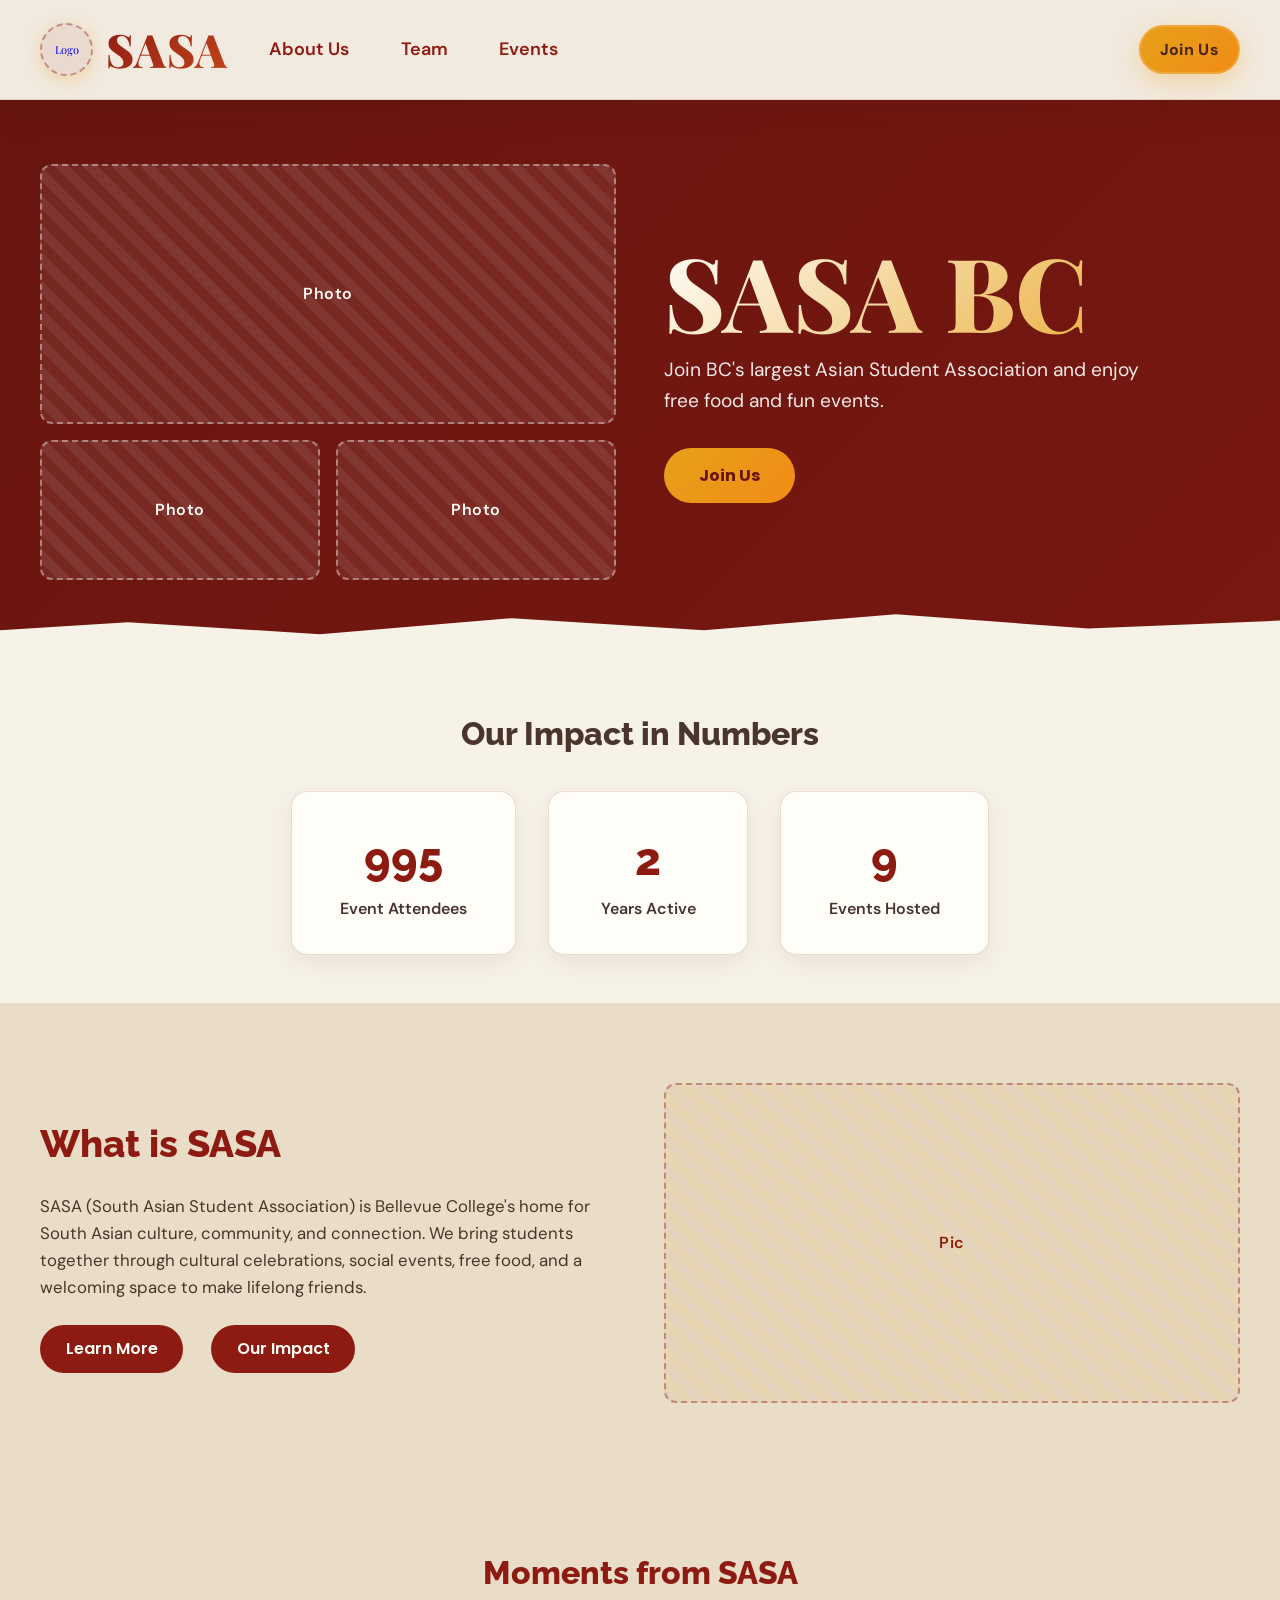
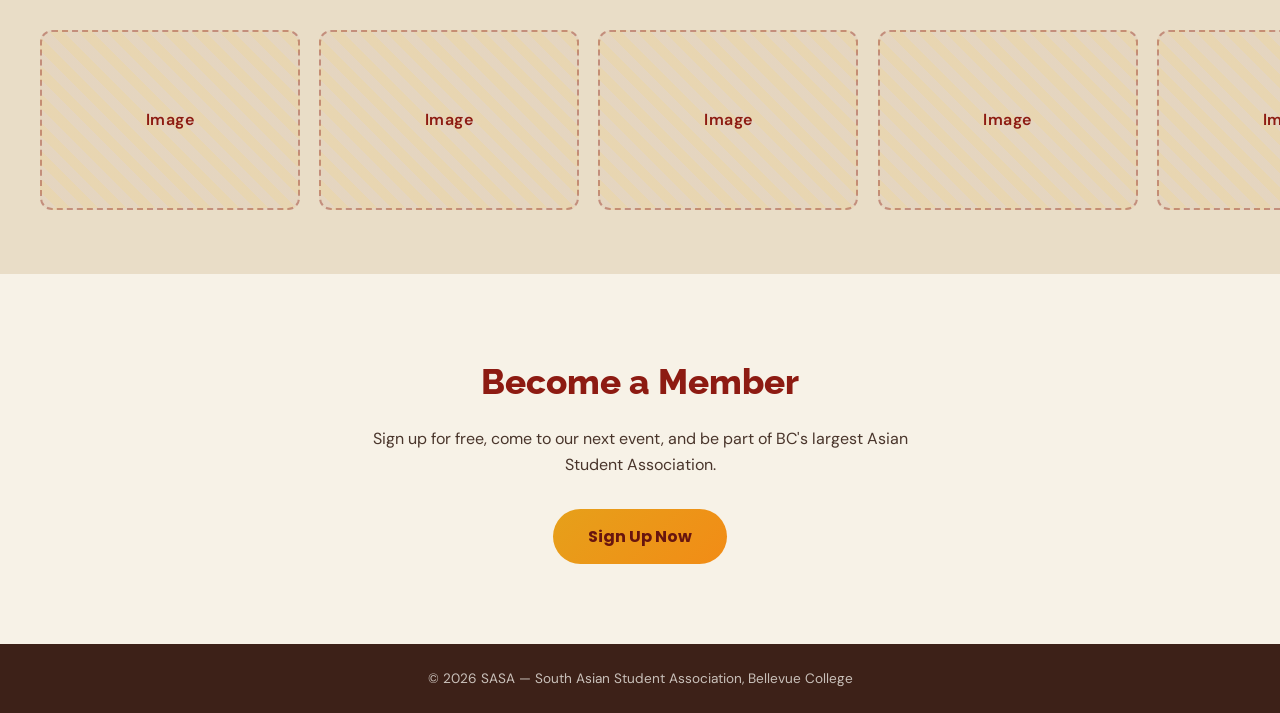
==== commit 1ecb8a56: "Switch display font to bolder Playfair Display for premium feel Co-authored-by: Copilot <223556219+C" ====
--- a/index.html
+++ b/index.html
@@ -4,7 +4,7 @@
 <meta charset="UTF-8">
 <meta name="viewport" content="width=device-width, initial-scale=1.0">
 <title>SASA BC • South Asian Student Association | Bellevue College</title>
-<link href="https://fonts.googleapis.com/css2?family=Cormorant+Garamond:wght@500;600;700&family=DM+Sans:wght@400;500;600;700&family=Poppins:wght@500;600&family=Raleway:wght@800&display=swap" rel="stylesheet">
+<link href="https://fonts.googleapis.com/css2?family=Playfair+Display:wght@700;800;900&family=DM+Sans:wght@400;500;600;700&family=Poppins:wght@500;600&family=Raleway:wght@800&display=swap" rel="stylesheet">
 <link rel="stylesheet" href="styles.css">
 </head>
 <body>
--- a/styles.css
+++ b/styles.css
@@ -36,7 +36,7 @@
 
 .container { width: min(100% - 2rem, 1200px); margin: 0 auto; }
 
-h1, h3 { font-family: 'Cormorant Garamond', serif; font-weight: 600; }
+h1, h3 { font-family: 'Playfair Display', serif; font-weight: 800; }
 h2 { font-family: 'Raleway', sans-serif; font-weight: 800; }
 
 /* ------------------------------
@@ -86,14 +86,14 @@
   align-items: center;
   justify-content: center;
   font-size: 11px;
-  font-family: 'Cormorant Garamond', serif;
+  font-family: 'Playfair Display', serif;
   box-shadow: 0 4px 15px rgba(230, 160, 26, 0.3);
 }
 
 .brand-name {
-  font-family: 'Cormorant Garamond', serif;
+  font-family: 'Playfair Display', serif;
   font-size: 46px;
-  font-weight: 700;
+  font-weight: 900;
   letter-spacing: 1px;
   background: linear-gradient(135deg, var(--deep-blue), #C5461C);
   -webkit-background-clip: text;
@@ -191,7 +191,7 @@
 .hero-text-column h1 {
   font-size: clamp(4.4rem, 8vw, 6.5rem);
   line-height: 0.95;
-  font-weight: 600;
+  font-weight: 800;
   margin-bottom: 1rem;
   background: linear-gradient(135deg, var(--white), var(--gold));
   -webkit-background-clip: text;
@@ -344,7 +344,7 @@
   font-family: 'DM Sans', sans-serif;
   font-weight: 600;
 }
-.subpage-hero h1 { font-size: clamp(3.4rem, 7vw, 5.6rem); line-height: 1; font-weight: 600; margin: 0.4rem 0 0.8rem; }
+.subpage-hero h1 { font-size: clamp(3.4rem, 7vw, 5.6rem); line-height: 1; font-weight: 800; margin: 0.4rem 0 0.8rem; }
 .subpage-hero p:not(.eyebrow) { max-width: 720px; margin: 0 auto; color: rgba(255,253,248,0.9); font-size: 1.1rem; }
 .leadership-section { padding: 4.5rem 0; background: var(--sky); color: var(--gray-text); }
 .leadership-alumni { background: var(--warm-cream); }
@@ -380,7 +380,7 @@
 .event-photo { height: 190px; margin: 0; border: 0; border-radius: 0; color: var(--deep-blue); background: repeating-linear-gradient(45deg, rgba(141,27,18,0.04), rgba(141,27,18,0.04) 10px, rgba(230,160,26,0.12) 10px, rgba(230,160,26,0.12) 20px); }
 .event-card-content { padding: 1.25rem 1.4rem 1.4rem; }
 .event-date { color: #866D55; font-size: 0.78rem; font-weight: 500; }
-.event-card h3 { margin: 0.35rem 0 0.55rem; color: var(--deep-blue); font: 600 1.45rem 'Cormorant Garamond', serif; }
+.event-card h3 { margin: 0.35rem 0 0.55rem; color: var(--deep-blue); font: 700 1.45rem 'Playfair Display', serif; }
 .event-card-content p { color: var(--gray-text); font-size: 0.92rem; }
 .event-tag { display: inline-block; margin-top: 0.9rem; padding: 0.28rem 0.7rem; border-radius: 20px; background: #F7E8C7; color: #71351C; font: 600 0.72rem 'DM Sans', sans-serif; }
 .events-join { padding: 4rem 1rem; background: var(--deep-blue); color: var(--white); text-align: center; }
@@ -406,7 +406,7 @@
 .about-hero { text-align: center; }
 .about-hero .hero-content { padding-top: 1.5rem; }
 .about-hero .eyebrow { color: #FFD16A; font-family: 'DM Sans', sans-serif; font-size: 0.82rem; font-weight: 700; letter-spacing: 0.14em; text-transform: uppercase; }
-.about-hero h1 { font-size: clamp(3.4rem, 7vw, 5.6rem); line-height: 1; font-weight: 600; margin-bottom: 0.7rem; }
+.about-hero h1 { font-size: clamp(3.4rem, 7vw, 5.6rem); line-height: 1; font-weight: 800; margin-bottom: 0.7rem; }
 .about-hero p { max-width: 760px; margin: 0 auto; color: rgba(255,253,248,0.9); font-size: 1.1rem; }
 .about-mission { background: var(--sky); }
 .about-copy h2, .about-community-copy h2 { color: var(--deep-blue); }
@@ -416,7 +416,7 @@
 .about-values { padding: 4.5rem 0; background: var(--warm-cream); color: var(--gray-text); }
 .about-value-grid { display: grid; grid-template-columns: repeat(3, minmax(0, 1fr)); gap: 1.4rem; }
 .about-value-card { padding: 1.8rem; border-radius: 16px; background: var(--white); border: 1px solid rgba(141,27,18,0.12); box-shadow: 0 12px 28px rgba(61,33,24,0.07); }
-.about-value-card h3 { color: var(--deep-blue); font: 600 1.25rem 'Cormorant Garamond', serif; margin-bottom: 0.6rem; }
+.about-value-card h3 { color: var(--deep-blue); font: 700 1.25rem 'Playfair Display', serif; margin-bottom: 0.6rem; }
 .about-community { background: var(--sky); }
 
 /* ------------------------------
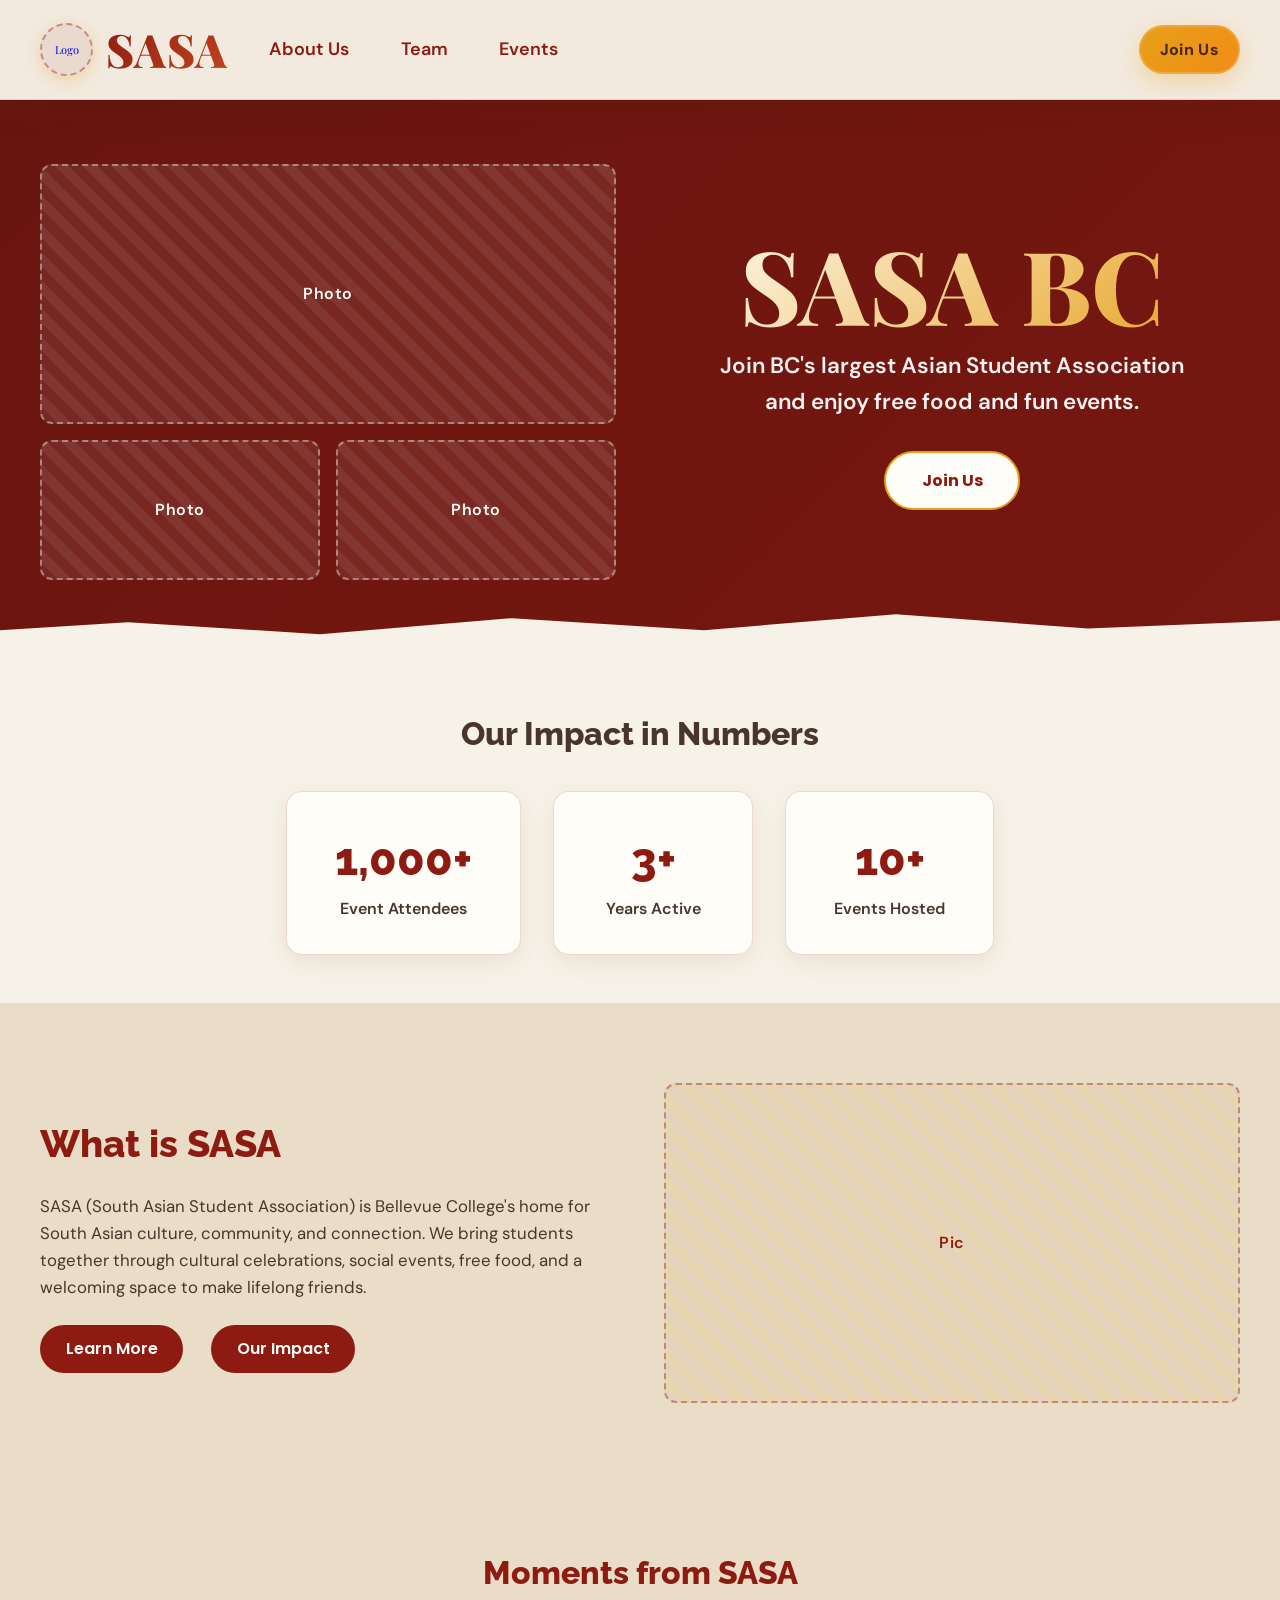
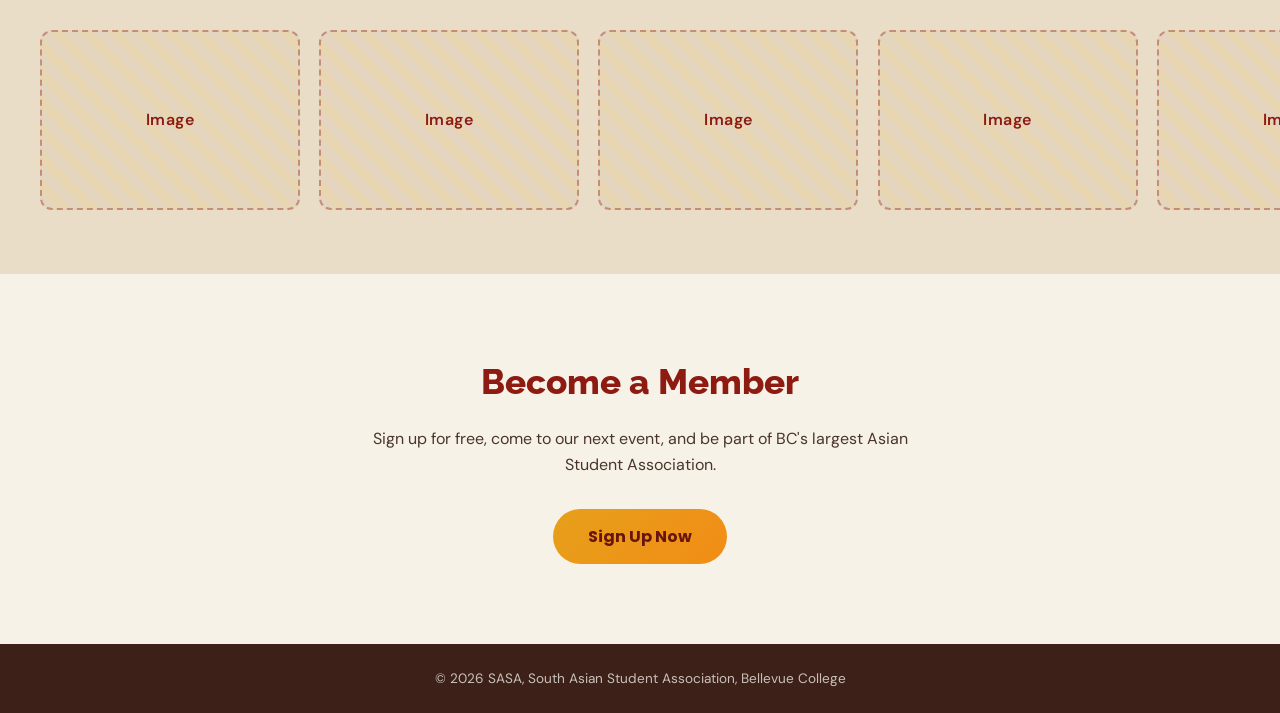
==== commit 5d11f0e2: "Refine hero, nav, about, team, and events pages per feedback - Bigger/bolder hero subtext, Join Us b" ====
--- a/index.html
+++ b/index.html
@@ -27,14 +27,7 @@
       </button>
 
       <ul class="nav-links" id="nav-links">
-        <li class="dropdown-container">
-          <span class="nav-dropdown-trigger">About Us</span>
-          <ul class="dropdown">
-            <li><a href="about.html">About SASA</a></li>
-            <li><a href="about.html#mission">Our Mission</a></li>
-            <li><a href="#impact">Impact</a></li>
-          </ul>
-        </li>
+        <li><a class="nav-link" href="about.html">About Us</a></li>
         <li><a class="nav-link" href="team.html">Team</a></li>
         <li><a class="nav-link" href="events.html">Events</a></li>
       </ul>
@@ -134,7 +127,7 @@
 
 <footer class="footer">
   <div class="container">
-    <p>&copy; 2026 SASA — South Asian Student Association, Bellevue College</p>
+    <p>&copy; 2026 SASA, South Asian Student Association, Bellevue College</p>
   </div>
 </footer>
 
--- a/styles.css
+++ b/styles.css
@@ -156,27 +156,6 @@
 }
 .join-cta:hover { transform: translateY(-2px); box-shadow: 0 12px 28px rgba(230, 160, 26, 0.45); }
 
-.dropdown-container { position: relative; }
-.dropdown {
-  list-style: none;
-  position: absolute;
-  top: 100%;
-  left: 0;
-  background: var(--deep-blue);
-  border-radius: 10px;
-  padding: 0.5rem 0;
-  min-width: 160px;
-  opacity: 0;
-  visibility: hidden;
-  transform: translateY(8px);
-  transition: all 0.25s ease;
-  box-shadow: 0 10px 30px rgba(0,0,0,0.3);
-}
-.dropdown-container:hover .dropdown { opacity: 1; visibility: visible; transform: translateY(0); }
-.dropdown li a { color: var(--white); font-size: 15px; padding: 0.5rem 1.2rem; }
-.dropdown li a:hover { color: #FFD16A; }
-.dropdown li a::after { display: none; }
-
 /* ------------------------------
    HERO
 ------------------------------ */
@@ -198,7 +177,8 @@
   -webkit-text-fill-color: transparent;
   background-clip: text;
 }
-.hero-text-column p { font-size: 1.2rem; max-width: 480px; margin-bottom: 2rem; color: rgba(255,255,255,0.9); }
+.hero-text-column { text-align: center; }
+.hero-text-column p { font-size: 1.4rem; font-weight: 600; max-width: 480px; margin: 0 auto 2rem; color: rgba(255,255,255,0.95); }
 
 .pulse-border {
   display: inline-block;
@@ -216,6 +196,20 @@
   0% { box-shadow: 0 0 0 0 rgba(255, 209, 102, 0.5); }
   70% { box-shadow: 0 0 0 20px rgba(255, 209, 102, 0); }
   100% { box-shadow: 0 0 0 0 rgba(255, 209, 102, 0); }
+}
+
+/* Hero sits on an animated multi-color gradient, so give its button a fixed,
+   high-contrast look that stays visible no matter what color is behind it. */
+.hero-text-column .pulse-border {
+  background: var(--white);
+  color: var(--deep-blue);
+  border: 2px solid var(--gold);
+  transition: transform 0.2s ease, background 0.2s ease, color 0.2s ease;
+}
+.hero-text-column .pulse-border:hover {
+  background: var(--gold);
+  color: var(--white);
+  transform: translateY(-2px);
 }
 
 .wave-animation {
@@ -362,19 +356,47 @@
 .leader-avatar { width: 142px; height: 142px; margin: 0.75rem auto 0.65rem; border-radius: 50%; color: var(--deep-blue); border-color: rgba(141,27,18,0.38); background: repeating-linear-gradient(45deg, rgba(141,27,18,0.04), rgba(141,27,18,0.04) 10px, rgba(230,160,26,0.12) 10px, rgba(230,160,26,0.12) 20px); }
 .leader-card-featured .leader-avatar { width: 176px; height: 176px; }
 .leader-socials { display: flex; justify-content: center; gap: 0.55rem; margin: 0.4rem 0 0.6rem; }
-.social-placeholder { display: inline-flex; align-items: center; justify-content: center; width: 27px; height: 27px; border-radius: 50%; background: var(--deep-blue); color: var(--white); font: 600 0.7rem 'DM Sans', sans-serif; }
+.social-icon { display: inline-flex; align-items: center; justify-content: center; width: 28px; height: 28px; border-radius: 50%; color: var(--white); transition: transform 0.2s ease, box-shadow 0.2s ease; box-shadow: 0 4px 10px rgba(61,33,24,0.18); }
+.social-icon:hover { transform: translateY(-2px) scale(1.06); }
+.social-instagram { background: radial-gradient(circle at 30% 110%, #fdf497 0%, #fdf497 5%, #fd5949 45%, #d6249f 60%, #285AEB 90%); }
+.social-linkedin { background: #0A66C2; }
 .leader-role { color: var(--deep-blue); font: 600 0.92rem 'DM Sans', sans-serif; }
 .leader-term { color: #806C5E; font-size: 0.78rem; }
 
-.events-roadmap { padding: 4.5rem 0 5.5rem; background: var(--sky); color: var(--gray-text); }
+.events-roadmap {
+  position: relative;
+  isolation: isolate;
+  padding: 4.5rem 0 5.5rem;
+  color: var(--gray-text);
+  background: linear-gradient(120deg, var(--sky) 0%, var(--warm-cream) 35%, var(--sky) 65%, var(--warm-cream) 100%);
+  background-size: 320% 320%;
+  animation: creamDrift 22s ease-in-out infinite;
+}
+.events-roadmap::before {
+  content: '';
+  position: absolute;
+  inset: 0;
+  z-index: 0;
+  pointer-events: none;
+  opacity: 0.14;
+  background-image: url("data:image/svg+xml,%3Csvg xmlns='http://www.w3.org/2000/svg' width='140' height='140' viewBox='0 0 140 140'%3E%3Cg fill='none' stroke='%238D1B12' stroke-width='2'%3E%3Cpath d='M70 20c-24 0-42 18-42 42 0 18 12 30 24 36-6 12-18 18-18 30 0 18 18 30 36 30 24 0 42-18 42-42 0-18-12-30-24-36 6-12 18-18 18-30 0-18-18-30-36-30z'/%3E%3Ccircle cx='70' cy='70' r='6' fill='%23E6A01A' stroke='none'/%3E%3C/g%3E%3C/svg%3E");
+  background-size: 140px 140px;
+  background-repeat: repeat;
+}
+.events-roadmap > .container { position: relative; z-index: 1; }
+@keyframes creamDrift {
+  0% { background-position: 0% 50%; }
+  50% { background-position: 100% 50%; }
+  100% { background-position: 0% 50%; }
+}
 .events-timeline { position: relative; max-width: 920px; margin: 0 auto; padding: 0.5rem 0; }
 .timeline-art { position: absolute; z-index: 1; inset: 0; width: 100%; height: 100%; overflow: visible; pointer-events: none; }
 .timeline-path-base { fill: none; stroke: rgba(141,27,18,0.2); stroke-width: 4; stroke-linecap: round; }
 .timeline-path-progress { fill: none; stroke: url(#event-path-gradient); stroke-width: 6; stroke-linecap: round; }
 .timeline-event { position: relative; z-index: 2; display: grid; grid-template-columns: 1fr 1fr; padding: 0 0 2.75rem; }
 .timeline-event:last-child { padding-bottom: 0; }
-.timeline-event:nth-of-type(odd) .event-card { grid-column: 1; width: 75%; justify-self: end; }
-.timeline-event:nth-of-type(even) .event-card { grid-column: 2; width: 75%; justify-self: start; }
+.timeline-event:nth-of-type(odd) .event-card { grid-column: 1; width: 90%; justify-self: end; }
+.timeline-event:nth-of-type(even) .event-card { grid-column: 2; width: 90%; justify-self: start; }
 .timeline-marker { position: absolute; z-index: 3; left: 50%; top: 1.4rem; display: grid; place-items: center; width: 42px; height: 42px; transform: translate(-50%, -50%); border: 4px solid var(--sky); border-radius: 50%; background: var(--deep-blue); color: var(--white); font: 600 0.7rem 'DM Sans', sans-serif; box-shadow: 0 0 0 2px var(--gold); }
 .event-card { overflow: hidden; border-radius: 16px; background: var(--white); border: 1px solid rgba(141,27,18,0.13); box-shadow: 0 12px 30px rgba(61,33,24,0.09); }
 .event-photo { height: 190px; margin: 0; border: 0; border-radius: 0; color: var(--deep-blue); background: repeating-linear-gradient(45deg, rgba(141,27,18,0.04), rgba(141,27,18,0.04) 10px, rgba(230,160,26,0.12) 10px, rgba(230,160,26,0.12) 20px); }
@@ -444,8 +466,6 @@
   .nav-links.active { right: 0; }
   .nav-links a, .nav-dropdown-trigger { color: var(--white); }
   .nav-links a::after, .nav-dropdown-trigger::after { background: var(--white); }
-  .dropdown { position: static; opacity: 1; visibility: visible; transform: none; display: none; box-shadow: none; background: rgba(255,255,255,0.05); }
-  .dropdown-container.active .dropdown { display: block; }
   .hero-text-column h1 { font-size: 3.8rem; }
   .subpage-hero { padding: 4rem 0 4.5rem; }
   .about-hero .hero-content { padding-top: 0; }
@@ -465,6 +485,14 @@
   .footer-page { flex-direction: column; text-align: center; }
 }
 
+@media (max-width: 480px) {
+  .nav-main { gap: 0.6rem; }
+  .brand a.brand-link { gap: 0.5rem; }
+  .logo-placeholder { width: 38px; height: 38px; font-size: 9px; }
+  .brand-name { font-size: 28px; }
+  .join-cta { padding: 0.5rem 0.9rem; font-size: 0.82rem; }
+}
+
 @media (max-width: 420px) {
   .leader-grid, .leader-grid-community { grid-template-columns: 1fr 1fr; gap: 1.5rem 0.75rem; }
   .leader-avatar { width: 124px; height: 124px; }
@@ -474,4 +502,5 @@
 
 @media (prefers-reduced-motion: reduce) {
   .path-kite { display: none; }
-}
+  .events-roadmap { animation: none; background-position: 50% 50%; }
+}
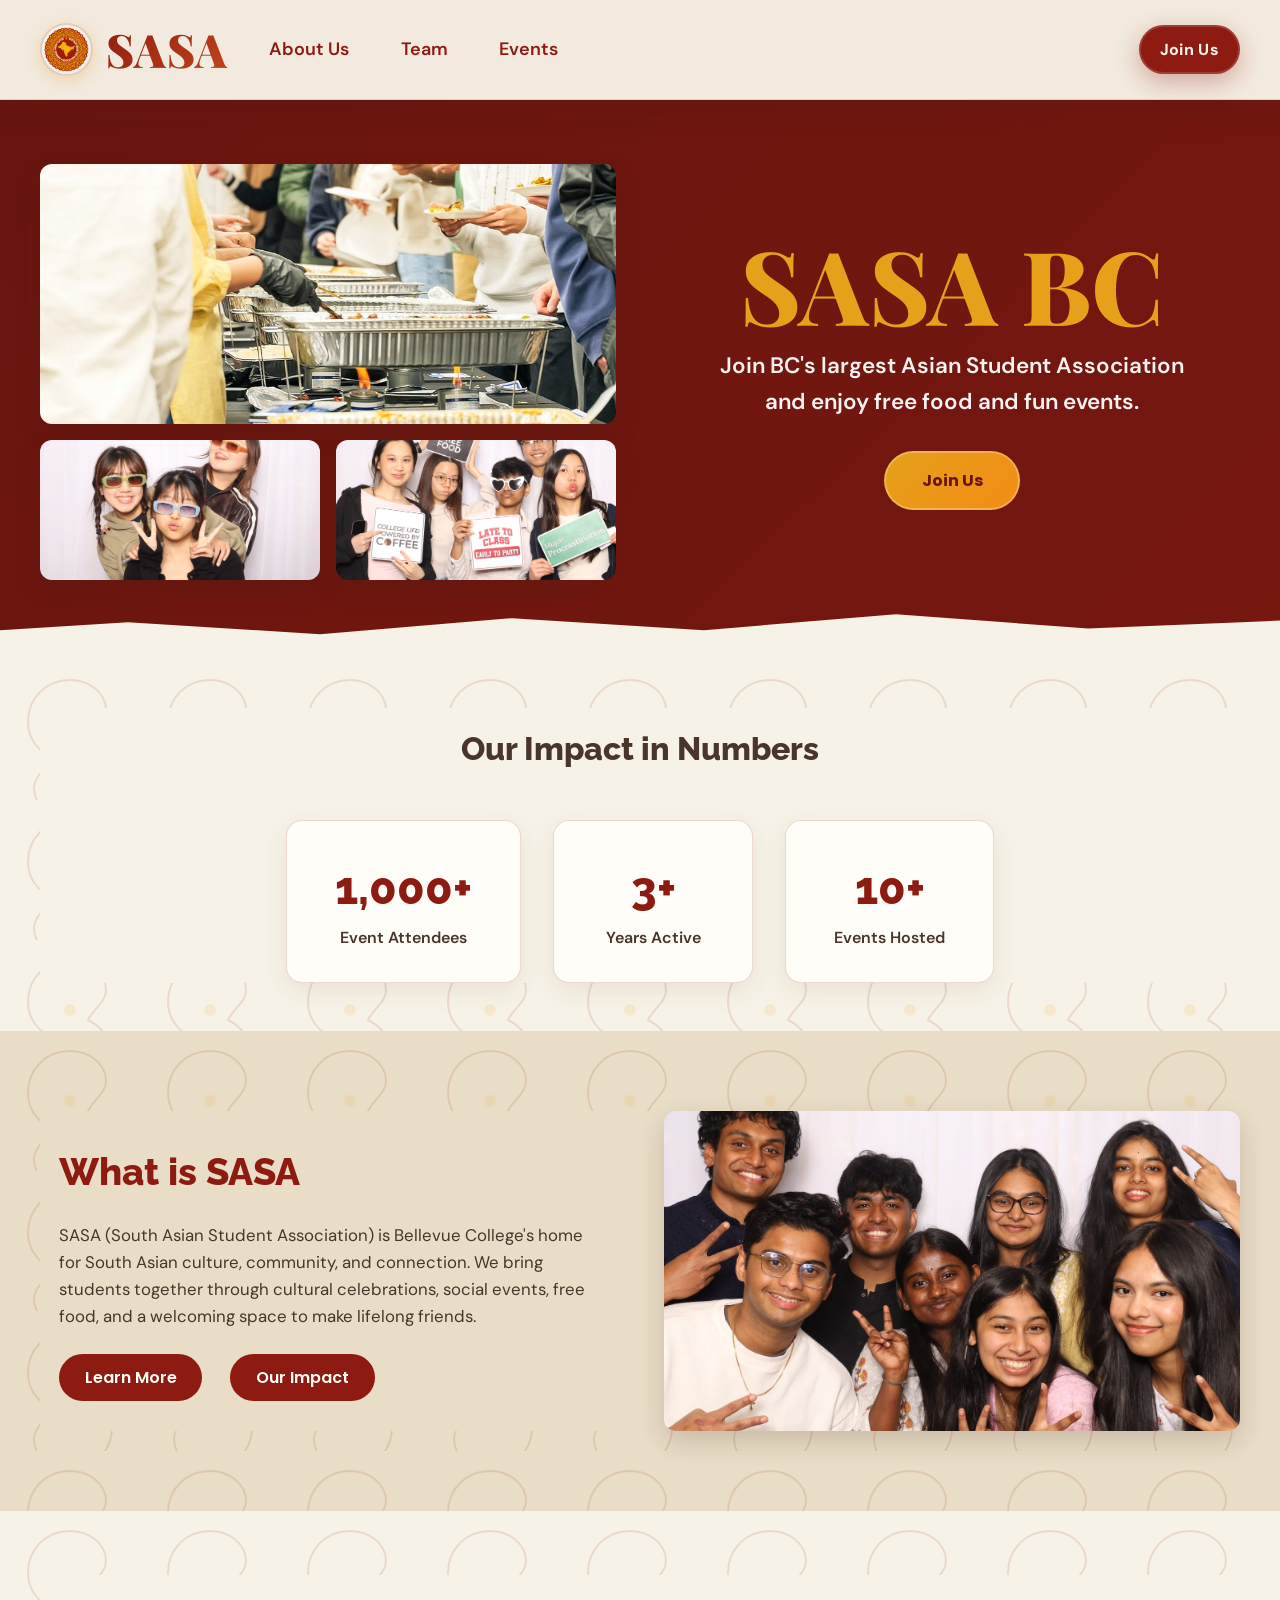
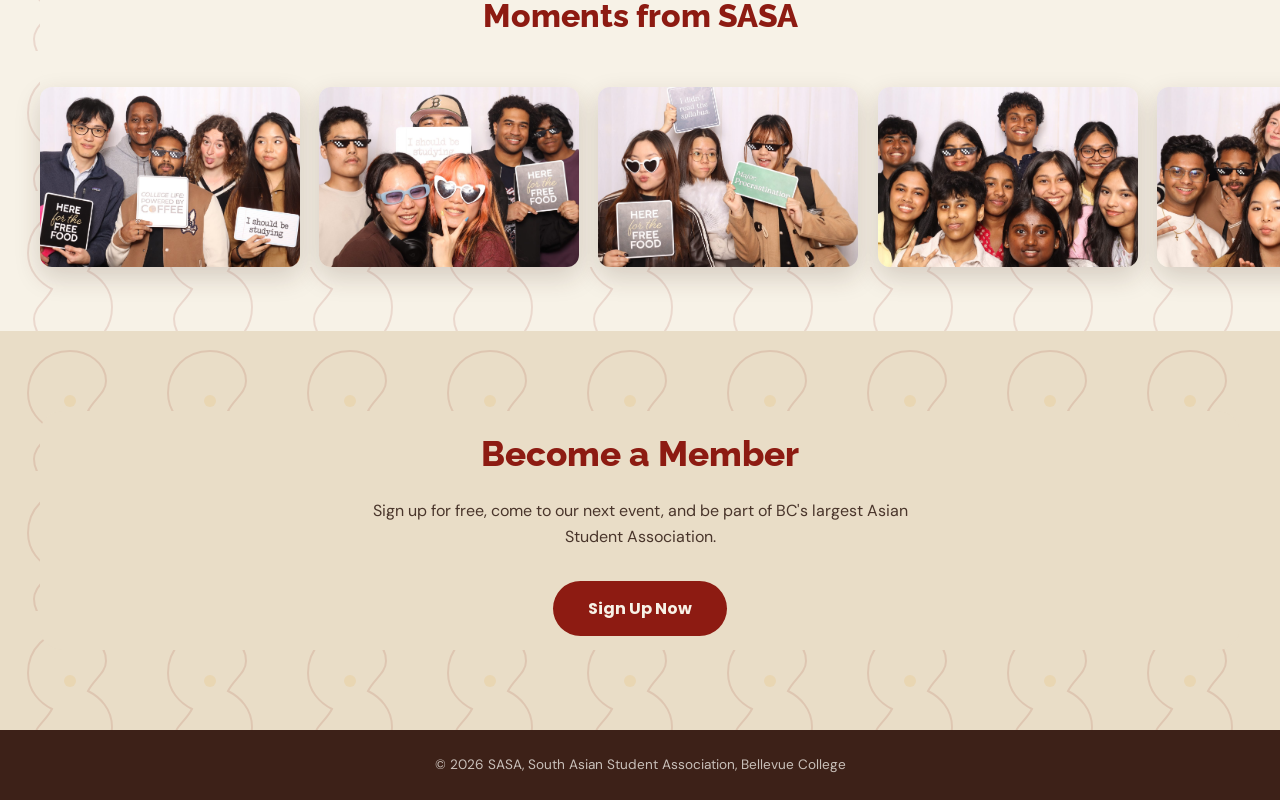
==== commit 8e3fd2c9: "Big content/design round: real photos, logo, WhatsApp CTAs, decor backgrounds, team page restructure" ====
--- a/index.html
+++ b/index.html
@@ -15,7 +15,7 @@
     <div class="nav-main">
       <div class="brand">
         <a href="index.html" class="brand-link">
-          <div class="logo-placeholder">Logo</div>
+          <img class="logo-mark" src="images/logo.png" alt="SASA BC logo" width="53" height="53">
           <span class="brand-name">SASA</span>
         </a>
       </div>
@@ -34,7 +34,7 @@
     </div>
 
     <div class="nav-actions">
-      <a class="join-cta" href="#join">Join Us</a>
+      <a class="join-cta" href="https://chat.whatsapp.com/KbYNfElaU6s2t479rpD04B" target="_blank" rel="noopener">Join Us</a>
     </div>
   </div>
 </header>
@@ -45,18 +45,18 @@
     <div class="hero-layout">
       <!-- LEFT: photo collage -->
       <div class="hero-media-column">
-        <div class="photo-placeholder hero-photo-main">Photo</div>
+        <img class="photo-img hero-photo-main" src="images/home-event.jpg" alt="SASA event at Bellevue College">
         <div class="hero-photo-row">
-          <div class="photo-placeholder hero-photo-small">Photo</div>
-          <div class="photo-placeholder hero-photo-small">Photo</div>
+          <img class="photo-img hero-photo-small" src="images/hero-small-1.jpg" alt="SASA students at a campus event">
+          <img class="photo-img hero-photo-small" src="images/hero-small-2.jpg" alt="SASA students celebrating together">
         </div>
       </div>
 
       <!-- RIGHT: title + text + button -->
       <div class="hero-text-column">
-        <h1>SASA BC</h1>
+        <h1><span class="font-flicker">SASA</span> BC</h1>
         <p>Join BC's largest Asian Student Association and enjoy free food and fun events.</p>
-        <a class="pulse-border" href="#join">Join Us</a>
+        <a class="pulse-border" href="https://chat.whatsapp.com/KbYNfElaU6s2t479rpD04B" target="_blank" rel="noopener">Join Us</a>
       </div>
     </div>
   </div>
@@ -64,9 +64,11 @@
 </section>
 
 <!-- SOCIAL PROOF / STATS -->
-<section class="social-proof" id="impact">
+<section class="social-proof decor-bg" id="impact">
   <div class="container">
-    <h2>Our Impact in Numbers</h2>
+    <div class="text-card stat-heading-card">
+      <h2>Our Impact in Numbers</h2>
+    </div>
     <div class="stats">
       <div class="stat-card">
         <h3 class="counter" data-target="1000">0</h3>
@@ -85,43 +87,45 @@
 </section>
 
 <!-- WHAT IS SASA -->
-<section class="intro home-intro" id="mission">
+<section class="intro home-intro decor-bg" id="mission">
   <div class="container intro-content">
-    <div class="text">
-      <h2>What is SASA</h2>
+    <div class="text text-card">
+      <h2>What is <span class="font-flicker">SASA</span></h2>
       <p>SASA (South Asian Student Association) is Bellevue College's home for South Asian culture, community, and connection. We bring students together through cultural celebrations, social events, free food, and a welcoming space to make lifelong friends.</p>
       <a href="about.html" class="btn">Learn More</a>
       <a href="#impact" class="btn" style="margin-left: 1.5rem;">Our Impact</a>
     </div>
     <div class="video">
-      <div class="photo-placeholder intro-photo">Pic</div>
+      <img class="photo-img intro-photo" src="images/home-community.jpg" alt="SASA community members together">
     </div>
   </div>
 </section>
 
 <!-- GALLERY -->
-<section class="gallery">
+<section class="gallery decor-bg">
   <div class="container">
-    <h2>Moments from SASA</h2>
+    <div class="text-card gallery-heading-card">
+      <h2>Moments from SASA</h2>
+    </div>
     <div class="gallery-track">
-      <div class="photo-placeholder gallery-photo">Image</div>
-      <div class="photo-placeholder gallery-photo">Image</div>
-      <div class="photo-placeholder gallery-photo">Image</div>
-      <div class="photo-placeholder gallery-photo">Image</div>
-      <div class="photo-placeholder gallery-photo">Image</div>
-      <div class="photo-placeholder gallery-photo">Image</div>
-      <div class="photo-placeholder gallery-photo">Image</div>
-      <div class="photo-placeholder gallery-photo">Image</div>
+      <img class="photo-img gallery-photo" src="images/gallery-1.jpg" alt="SASA members at a campus gathering">
+      <img class="photo-img gallery-photo" src="images/gallery-2.jpg" alt="SASA members celebrating a cultural event">
+      <img class="photo-img gallery-photo" src="images/gallery-3.jpg" alt="SASA members at a social event">
+      <img class="photo-img gallery-photo" src="images/gallery-4.jpg" alt="SASA community moment">
+      <img class="photo-img gallery-photo" src="images/gallery-5.jpg" alt="SASA members enjoying an event">
+      <img class="photo-img gallery-photo" src="images/gallery-6.jpg" alt="SASA students together">
+      <img class="photo-img gallery-photo" src="images/gallery-7.jpg" alt="SASA campus event moment">
+      <img class="photo-img gallery-photo" src="images/gallery-8.jpg" alt="SASA members at a gathering">
     </div>
   </div>
 </section>
 
 <!-- JOIN US / FOOTER CTA -->
-<section class="join" id="join">
-  <div class="container join-content">
+<section class="join decor-bg" id="join">
+  <div class="container join-content text-card">
     <h2>Become a Member</h2>
     <p>Sign up for free, come to our next event, and be part of BC's largest Asian Student Association.</p>
-    <a class="pulse-border" href="#">Sign Up Now</a>
+    <a class="pulse-border" href="https://chat.whatsapp.com/KbYNfElaU6s2t479rpD04B" target="_blank" rel="noopener">Sign Up Now</a>
   </div>
 </section>
 
--- a/styles.css
+++ b/styles.css
@@ -35,6 +35,16 @@
 }
 
 .container { width: min(100% - 2rem, 1200px); margin: 0 auto; }
+
+.visually-hidden {
+  position: absolute;
+  width: 1px; height: 1px;
+  padding: 0; margin: -1px;
+  overflow: hidden;
+  clip: rect(0, 0, 0, 0);
+  white-space: nowrap;
+  border: 0;
+}
 
 h1, h3 { font-family: 'Playfair Display', serif; font-weight: 800; }
 h2 { font-family: 'Raleway', sans-serif; font-weight: 800; }
@@ -57,6 +67,27 @@
 }
 
 /* ------------------------------
+   DECORATIVE BACKGROUND PATTERN (festive motif, reused across pages)
+   Text content is wrapped in .text-card so the pattern never sits under copy.
+------------------------------ */
+.decor-bg { position: relative; isolation: isolate; }
+.decor-bg::before {
+  content: '';
+  position: absolute;
+  inset: 0;
+  z-index: 0;
+  pointer-events: none;
+  opacity: 0.12;
+  background-image: url("data:image/svg+xml,%3Csvg xmlns='http://www.w3.org/2000/svg' width='140' height='140' viewBox='0 0 140 140'%3E%3Cg fill='none' stroke='%238D1B12' stroke-width='2'%3E%3Cpath d='M70 20c-24 0-42 18-42 42 0 18 12 30 24 36-6 12-18 18-18 30 0 18 18 30 36 30 24 0 42-18 42-42 0-18-12-30-24-36 6-12 18-18 18-30 0-18-18-30-36-30z'/%3E%3Ccircle cx='70' cy='70' r='6' fill='%23E6A01A' stroke='none'/%3E%3C/g%3E%3C/svg%3E");
+  background-size: 140px 140px;
+  background-repeat: repeat;
+}
+.decor-bg > .container { position: relative; z-index: 1; background-color: inherit; }
+.text-card { background-color: inherit; border-radius: 22px; padding: 0.9rem 1.2rem; }
+
+.text-accent-gold { color: #FFD16A !important; }
+
+/* ------------------------------
    NAVBAR - GLASSMORPHISM
 ------------------------------ */
 .navbar {
@@ -76,18 +107,27 @@
 .brand a.brand-link { display: inline-flex; align-items: center; gap: 0.8rem; text-decoration: none; }
 .brand:hover { transform: translateY(-2px); }
 
-.logo-placeholder {
+.logo-mark {
   width: 53px;
   height: 53px;
   border-radius: 50%;
-  background: rgba(141,27,18,0.08);
-  border: 2px dashed rgba(141,27,18,0.4);
-  display: flex;
-  align-items: center;
-  justify-content: center;
-  font-size: 11px;
-  font-family: 'Playfair Display', serif;
+  background: var(--sky);
+  border: 2px solid rgba(141,27,18,0.18);
+  object-fit: contain;
+  padding: 2px;
   box-shadow: 0 4px 15px rgba(230, 160, 26, 0.3);
+}
+
+/* ------------------------------
+   REAL PHOTOS (replace dashed placeholders)
+------------------------------ */
+.photo-img {
+  display: block;
+  width: 100%;
+  height: 100%;
+  object-fit: cover;
+  border-radius: 12px;
+  box-shadow: 0 10px 26px rgba(61,33,24,0.18);
 }
 
 .brand-name {
@@ -141,20 +181,20 @@
 
 .nav-actions { display: flex; align-items: center; margin-left: auto; }
 .join-cta {
-  background: linear-gradient(135deg, var(--gold) 0%, var(--orange) 100%);
-  color: #4A2817;
+  background: var(--deep-blue);
+  color: var(--sky);
   padding: 0.6rem 1.2rem;
   border-radius: 30px;
   text-decoration: none;
   font-family: 'DM Sans', sans-serif;
   font-weight: 800;
   letter-spacing: 0.3px;
-  box-shadow: 0 8px 24px rgba(230, 160, 26, 0.3);
+  box-shadow: 0 8px 24px rgba(141, 27, 18, 0.32);
   transition: transform 0.2s ease, box-shadow 0.2s ease;
   border: 2px solid rgba(255,255,255,0.15);
   white-space: nowrap;
 }
-.join-cta:hover { transform: translateY(-2px); box-shadow: 0 12px 28px rgba(230, 160, 26, 0.45); }
+.join-cta:hover { transform: translateY(-2px); box-shadow: 0 12px 28px rgba(141, 27, 18, 0.46); }
 
 /* ------------------------------
    HERO
@@ -167,30 +207,51 @@
 .hero-photo-row { display: flex; gap: 1rem; }
 .hero-photo-small { flex: 1; height: 140px; }
 
-.hero-text-column h1 {
+.hero-text-column h1,
+.about-hero h1 {
   font-size: clamp(4.4rem, 8vw, 6.5rem);
   line-height: 0.95;
   font-weight: 800;
   margin-bottom: 1rem;
-  background: linear-gradient(135deg, var(--white), var(--gold));
+  background: linear-gradient(90deg, var(--gold) 0%, var(--gold) 35%, var(--deep-blue) 100%);
+  background-size: 400% 100%;
   -webkit-background-clip: text;
   -webkit-text-fill-color: transparent;
   background-clip: text;
+  animation: gradientBG 15s ease infinite;
+}
+.about-hero h1 { font-size: clamp(3.4rem, 7vw, 5.6rem); margin-bottom: 0.7rem; }
+
+/* "SASA" briefly cycles through a few fonts before settling on Playfair Display */
+.font-flicker { animation: fontCycle 1.6s steps(1, end) 1; }
+@keyframes fontCycle {
+  0%   { font-family: 'Raleway', sans-serif; }
+  25%  { font-family: 'Poppins', sans-serif; }
+  50%  { font-family: 'DM Sans', sans-serif; }
+  75%  { font-family: 'Raleway', sans-serif; }
+  100% { font-family: 'Playfair Display', serif; }
 }
 .hero-text-column { text-align: center; }
 .hero-text-column p { font-size: 1.4rem; font-weight: 600; max-width: 480px; margin: 0 auto 2rem; color: rgba(255,255,255,0.95); }
 
 .pulse-border {
   display: inline-block;
-  background: linear-gradient(135deg, var(--gold) 0%, var(--orange) 100%);
-  color: var(--dark-navy);
+  background: var(--deep-blue);
+  color: var(--sky);
   font-family: 'Poppins', sans-serif;
   font-weight: 700;
   padding: 0.9rem 2.2rem;
   border-radius: 40px;
   text-decoration: none;
-  box-shadow: 0 0 0 0 rgba(255, 209, 102, 0.6);
-  animation: pulse 2.2s infinite;
+  box-shadow: 0 0 0 0 rgba(141, 27, 18, 0.55);
+  animation: pulseRed 2.2s infinite;
+  transition: transform 0.2s ease;
+}
+.pulse-border:hover { transform: translateY(-2px); }
+@keyframes pulseRed {
+  0% { box-shadow: 0 0 0 0 rgba(141, 27, 18, 0.55); }
+  70% { box-shadow: 0 0 0 20px rgba(141, 27, 18, 0); }
+  100% { box-shadow: 0 0 0 0 rgba(141, 27, 18, 0); }
 }
 @keyframes pulse {
   0% { box-shadow: 0 0 0 0 rgba(255, 209, 102, 0.5); }
@@ -198,18 +259,17 @@
   100% { box-shadow: 0 0 0 0 rgba(255, 209, 102, 0); }
 }
 
-/* Hero sits on an animated multi-color gradient, so give its button a fixed,
-   high-contrast look that stays visible no matter what color is behind it. */
+/* The hero's Join Us button keeps the original gold/saffron look the user preferred. */
 .hero-text-column .pulse-border {
-  background: var(--white);
-  color: var(--deep-blue);
-  border: 2px solid var(--gold);
-  transition: transform 0.2s ease, background 0.2s ease, color 0.2s ease;
+  background: linear-gradient(135deg, var(--gold) 0%, var(--orange) 100%);
+  color: var(--dark-navy);
+  box-shadow: 0 0 0 0 rgba(255, 209, 102, 0.6);
+  animation: pulse 2.2s infinite;
+  border: 2px solid rgba(255,255,255,0.25);
 }
 .hero-text-column .pulse-border:hover {
-  background: var(--gold);
-  color: var(--white);
   transform: translateY(-2px);
+  box-shadow: 0 0 0 14px rgba(255, 209, 102, 0.12);
 }
 
 .wave-animation {
@@ -223,7 +283,8 @@
    STATS
 ------------------------------ */
 .social-proof { padding: 3rem 0; text-align: center; background: var(--sky); color: var(--gray-text); }
-.social-proof h2 { margin-bottom: 2rem; font-size: 2rem; }
+.stat-heading-card { margin: 0 auto 2rem; }
+.social-proof h2 { font-size: 2rem; }
 .stats { display: flex; justify-content: center; gap: 2rem; flex-wrap: wrap; }
 .stat-card {
   background: var(--white);
@@ -263,7 +324,7 @@
 /* ------------------------------
    GALLERY
 ------------------------------ */
-.gallery { padding: 4rem 0; text-align: center; overflow: hidden; background: var(--warm-cream); color: var(--deep-blue); }
+.gallery { padding: 4rem 0; text-align: center; overflow: hidden; background: var(--sky); color: var(--deep-blue); }
 .gallery h2 { margin-bottom: 2rem; font-size: 2rem; }
 .gallery-track {
   display: flex;
@@ -309,7 +370,7 @@
 /* ------------------------------
    JOIN / FOOTER
 ------------------------------ */
-.join { padding: 5rem 0; text-align: center; background: var(--sky); color: var(--deep-blue); }
+.join { padding: 5rem 0; text-align: center; background: var(--warm-cream); color: var(--deep-blue); }
 .join h2 { font-size: 2.2rem; margin-bottom: 1rem; }
 .join p { max-width: 560px; margin: 0 auto 2rem; color: var(--gray-text); }
 
@@ -327,7 +388,7 @@
 .subpage-hero {
   padding: 5.5rem 0 6rem;
   text-align: center;
-  color: var(--white);
+  color: var(--warm-cream);
   background: linear-gradient(125deg, #68150F, #A92216 58%, #C6531A);
 }
 .subpage-hero .eyebrow, .events-join .eyebrow {
@@ -338,30 +399,23 @@
   font-family: 'DM Sans', sans-serif;
   font-weight: 600;
 }
-.subpage-hero h1 { font-size: clamp(3.4rem, 7vw, 5.6rem); line-height: 1; font-weight: 800; margin: 0.4rem 0 0.8rem; }
-.subpage-hero p:not(.eyebrow) { max-width: 720px; margin: 0 auto; color: rgba(255,253,248,0.9); font-size: 1.1rem; }
+.subpage-hero h1 { font-size: clamp(3.4rem, 7vw, 5.6rem); line-height: 1; font-weight: 800; margin: 0.4rem 0 0.8rem; color: var(--warm-cream); }
+.subpage-hero p:not(.eyebrow) { max-width: 720px; margin: 0 auto; color: rgba(233, 221, 199, 0.92); font-size: 1.1rem; }
 .leadership-section { padding: 4.5rem 0; background: var(--sky); color: var(--gray-text); }
-.leadership-alumni { background: var(--warm-cream); }
 .section-intro { max-width: 700px; margin: 0 auto 3rem; text-align: center; }
 .section-intro .eyebrow { color: var(--orange); font-family: 'DM Sans', sans-serif; font-size: 0.78rem; font-weight: 700; letter-spacing: 0.12em; text-transform: uppercase; }
 .section-intro h2 { color: var(--deep-blue); font-size: clamp(1.8rem, 4vw, 2.6rem); margin: 0.45rem 0 0.6rem; }
 .section-intro p { color: var(--gray-text); }
-.leadership-layout { display: grid; grid-template-columns: minmax(190px, 0.75fr) 1px minmax(0, 2fr); gap: 2.5rem; align-items: stretch; }
-.leadership-heading { color: var(--deep-blue); font: 600 1.15rem 'DM Sans', sans-serif; margin-bottom: 1.5rem; text-align: center; }
-.leadership-divider { width: 1px; background: rgba(141,27,18,0.2); }
-.leader-grid { display: grid; grid-template-columns: repeat(2, minmax(150px, 1fr)); gap: 2rem 1.4rem; }
-.leader-grid-community { grid-template-columns: repeat(3, minmax(150px, 1fr)); max-width: 850px; margin: 0 auto; }
-.leader-card { text-align: center; color: var(--gray-text); }
+.leader-grid { display: grid; grid-template-columns: repeat(3, minmax(170px, 1fr)); gap: 2rem 1.4rem; }
+.leader-card { text-align: center; color: var(--gray-text); background: var(--white); border-radius: 18px; padding: 1.6rem 1rem 1.8rem; box-shadow: 0 10px 26px rgba(61,33,24,0.08); }
 .leader-name { color: var(--deep-blue); font: 600 1rem 'DM Sans', sans-serif; min-height: 1.6rem; }
 .leader-avatar { width: 142px; height: 142px; margin: 0.75rem auto 0.65rem; border-radius: 50%; color: var(--deep-blue); border-color: rgba(141,27,18,0.38); background: repeating-linear-gradient(45deg, rgba(141,27,18,0.04), rgba(141,27,18,0.04) 10px, rgba(230,160,26,0.12) 10px, rgba(230,160,26,0.12) 20px); }
-.leader-card-featured .leader-avatar { width: 176px; height: 176px; }
 .leader-socials { display: flex; justify-content: center; gap: 0.55rem; margin: 0.4rem 0 0.6rem; }
 .social-icon { display: inline-flex; align-items: center; justify-content: center; width: 28px; height: 28px; border-radius: 50%; color: var(--white); transition: transform 0.2s ease, box-shadow 0.2s ease; box-shadow: 0 4px 10px rgba(61,33,24,0.18); }
 .social-icon:hover { transform: translateY(-2px) scale(1.06); }
-.social-instagram { background: radial-gradient(circle at 30% 110%, #fdf497 0%, #fdf497 5%, #fd5949 45%, #d6249f 60%, #285AEB 90%); }
-.social-linkedin { background: #0A66C2; }
+.social-instagram { background: radial-gradient(circle at 30% 110%, #fdf497 0%, #fdf497 5%, #fd5949 45%, #d6249f 60%, #285AEB 90%); filter: saturate(0.78) hue-rotate(-12deg); }
+.social-linkedin { background: #0A66C2; filter: hue-rotate(-14deg) saturate(0.82); }
 .leader-role { color: var(--deep-blue); font: 600 0.92rem 'DM Sans', sans-serif; }
-.leader-term { color: #806C5E; font-size: 0.78rem; }
 
 .events-roadmap {
   position: relative;
@@ -404,9 +458,8 @@
 .event-date { color: #866D55; font-size: 0.78rem; font-weight: 500; }
 .event-card h3 { margin: 0.35rem 0 0.55rem; color: var(--deep-blue); font: 700 1.45rem 'Playfair Display', serif; }
 .event-card-content p { color: var(--gray-text); font-size: 0.92rem; }
-.event-tag { display: inline-block; margin-top: 0.9rem; padding: 0.28rem 0.7rem; border-radius: 20px; background: #F7E8C7; color: #71351C; font: 600 0.72rem 'DM Sans', sans-serif; }
-.events-join { padding: 4rem 1rem; background: var(--deep-blue); color: var(--white); text-align: center; }
-.events-join h2 { max-width: 650px; margin: 0.5rem auto 1.5rem; font-size: clamp(1.8rem, 4vw, 2.7rem); }
+.events-join { padding: 4rem 1rem; background: var(--deep-blue); color: var(--warm-cream); text-align: center; }
+.events-join h2 { max-width: 650px; margin: 0.5rem auto 1.5rem; font-size: clamp(2.3rem, 5.5vw, 3.4rem); }
 .path-kite { filter: drop-shadow(0 3px 4px rgba(61,33,24,0.22)); }
 .path-kite-lead { color: #E63A25; }
 .path-kite-small:nth-child(2) { color: #F28C16; }
@@ -427,8 +480,6 @@
 ------------------------------ */
 .about-hero { text-align: center; }
 .about-hero .hero-content { padding-top: 1.5rem; }
-.about-hero .eyebrow { color: #FFD16A; font-family: 'DM Sans', sans-serif; font-size: 0.82rem; font-weight: 700; letter-spacing: 0.14em; text-transform: uppercase; }
-.about-hero h1 { font-size: clamp(3.4rem, 7vw, 5.6rem); line-height: 1; font-weight: 800; margin-bottom: 0.7rem; }
 .about-hero p { max-width: 760px; margin: 0 auto; color: rgba(255,253,248,0.9); font-size: 1.1rem; }
 .about-mission { background: var(--sky); }
 .about-copy h2, .about-community-copy h2 { color: var(--deep-blue); }
@@ -437,7 +488,7 @@
 .about-photo { min-height: 350px; color: var(--deep-blue); border-color: rgba(141,27,18,0.38); background: repeating-linear-gradient(45deg, rgba(141,27,18,0.04), rgba(141,27,18,0.04) 10px, rgba(230,160,26,0.12) 10px, rgba(230,160,26,0.12) 20px); }
 .about-values { padding: 4.5rem 0; background: var(--warm-cream); color: var(--gray-text); }
 .about-value-grid { display: grid; grid-template-columns: repeat(3, minmax(0, 1fr)); gap: 1.4rem; }
-.about-value-card { padding: 1.8rem; border-radius: 16px; background: var(--white); border: 1px solid rgba(141,27,18,0.12); box-shadow: 0 12px 28px rgba(61,33,24,0.07); }
+.about-value-card { padding: 1.8rem; border-radius: 16px; background: var(--sky); border: 1px solid rgba(141,27,18,0.12); box-shadow: 0 12px 28px rgba(61,33,24,0.07); }
 .about-value-card h3 { color: var(--deep-blue); font: 700 1.25rem 'Playfair Display', serif; margin-bottom: 0.6rem; }
 .about-community { background: var(--sky); }
 
@@ -471,10 +522,7 @@
   .about-hero .hero-content { padding-top: 0; }
   .about-photo { min-height: 240px; }
   .about-value-grid { grid-template-columns: 1fr; }
-  .leadership-layout { grid-template-columns: 1fr; gap: 2rem; }
-  .leadership-divider { height: 1px; width: 100%; }
   .leader-grid { grid-template-columns: repeat(2, minmax(125px, 1fr)); }
-  .leader-grid-community { grid-template-columns: repeat(2, minmax(125px, 1fr)); }
   .timeline-art { left: 0; }
   .timeline-path-base { stroke-width: 3; }
   .timeline-path-progress { stroke-width: 4; }
@@ -488,13 +536,13 @@
 @media (max-width: 480px) {
   .nav-main { gap: 0.6rem; }
   .brand a.brand-link { gap: 0.5rem; }
-  .logo-placeholder { width: 38px; height: 38px; font-size: 9px; }
+  .logo-mark { width: 38px; height: 38px; }
   .brand-name { font-size: 28px; }
   .join-cta { padding: 0.5rem 0.9rem; font-size: 0.82rem; }
 }
 
 @media (max-width: 420px) {
-  .leader-grid, .leader-grid-community { grid-template-columns: 1fr 1fr; gap: 1.5rem 0.75rem; }
+  .leader-grid { grid-template-columns: 1fr 1fr; gap: 1.5rem 0.75rem; }
   .leader-avatar { width: 124px; height: 124px; }
   .event-photo { height: 150px; }
   .event-card-content { padding: 1rem; }
@@ -503,4 +551,6 @@
 @media (prefers-reduced-motion: reduce) {
   .path-kite { display: none; }
   .events-roadmap { animation: none; background-position: 50% 50%; }
-}
+  .font-flicker { animation: none; font-family: 'Playfair Display', serif; }
+  .hero-text-column h1, .about-hero h1 { animation: none; background-position: 0% 50%; }
+}
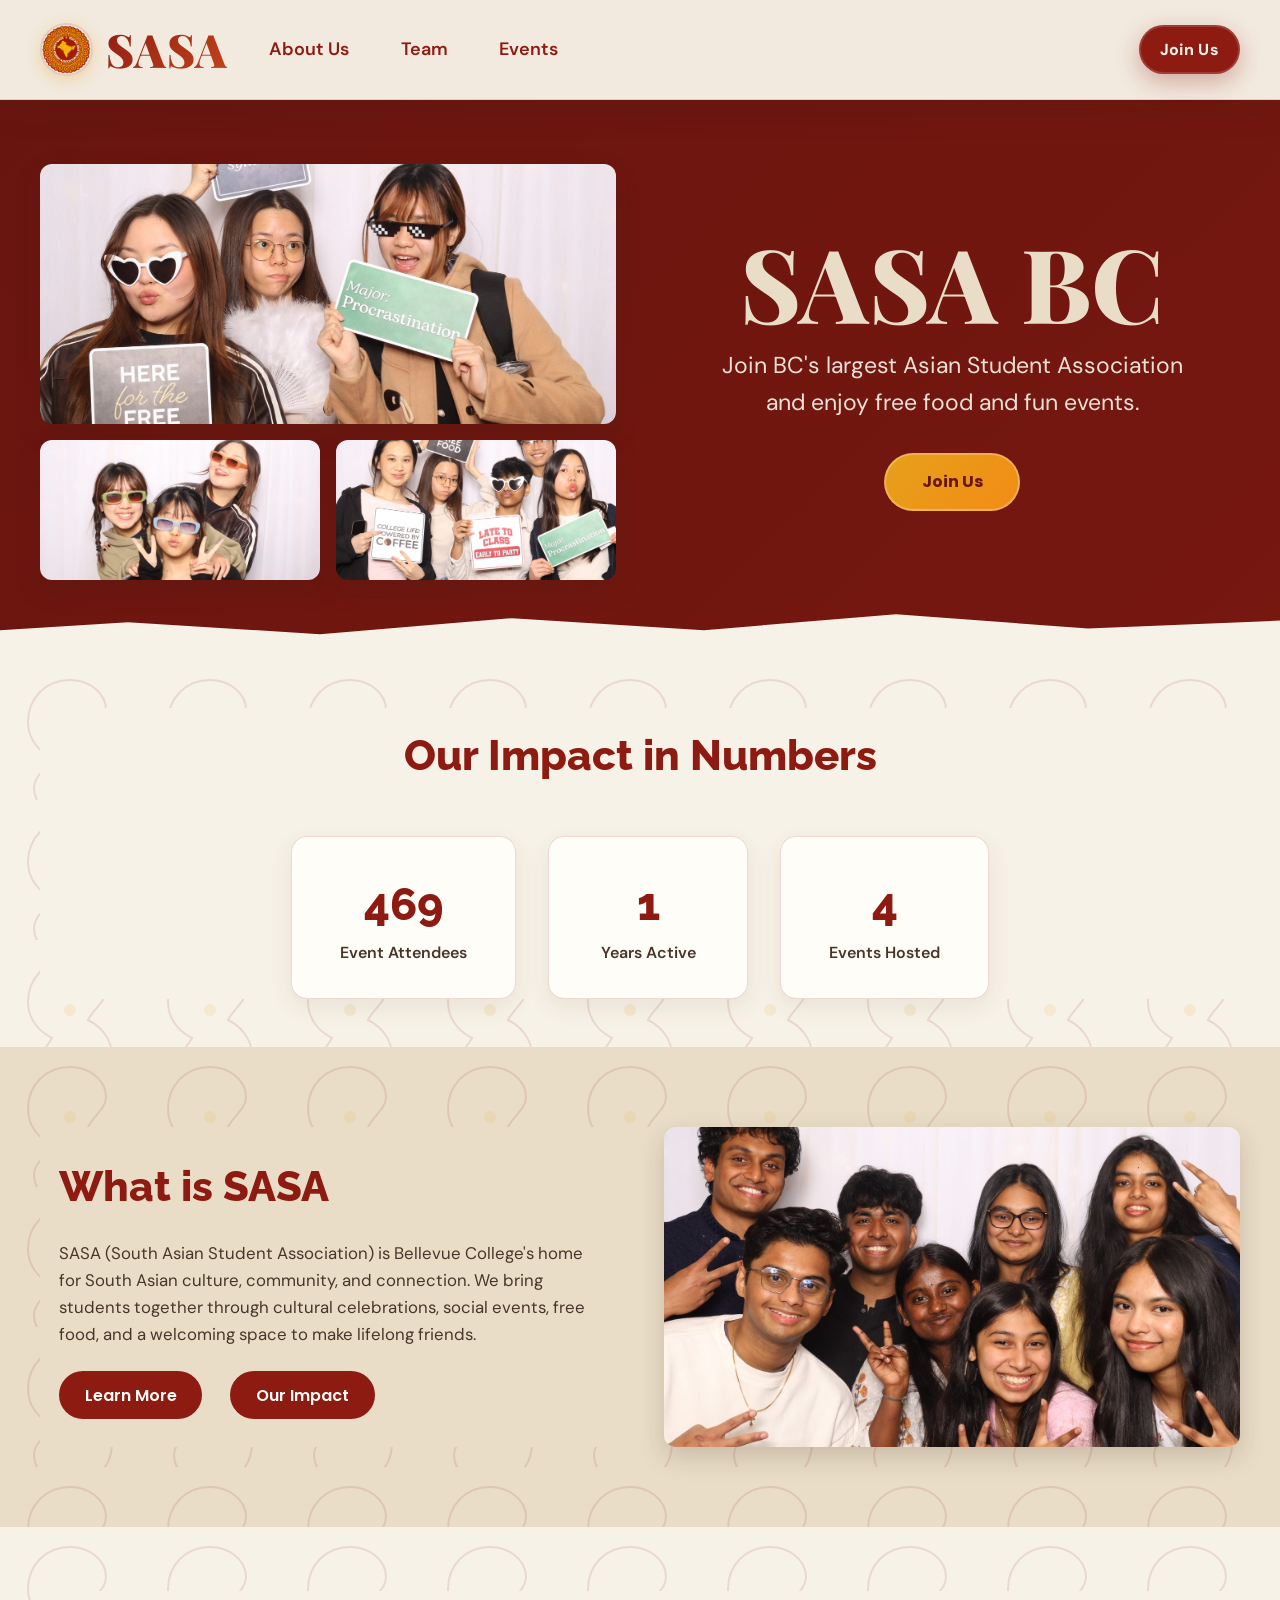
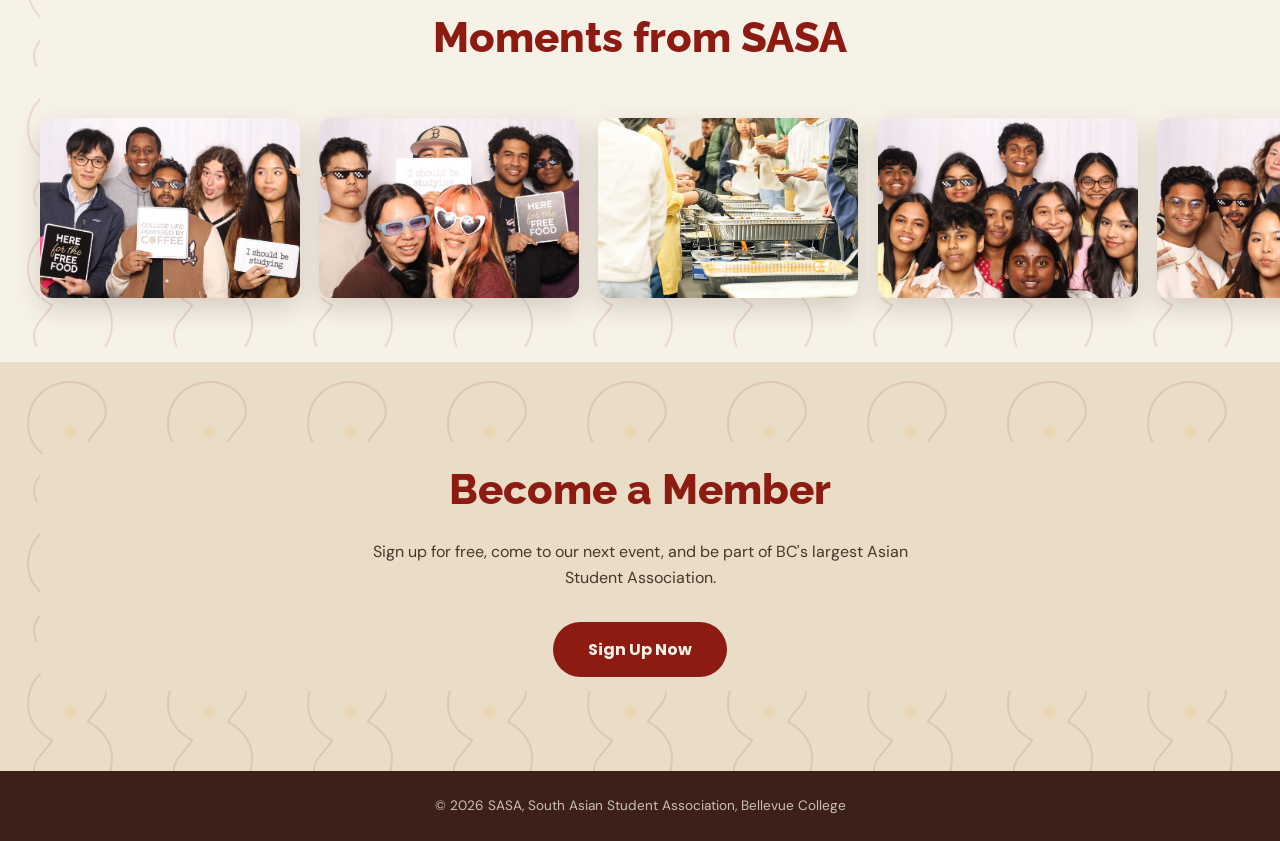
==== commit 5591f4d8: "Logo fit fix, unified hero styling, consistent H2s, carousel always moving - Logo: removed padding/c" ====
--- a/index.html
+++ b/index.html
@@ -45,9 +45,9 @@
     <div class="hero-layout">
       <!-- LEFT: photo collage -->
       <div class="hero-media-column">
-        <img class="photo-img hero-photo-main" src="images/home-event.jpg" alt="SASA event at Bellevue College">
+        <img class="photo-img hero-photo-main" src="images/gallery-3.jpg" alt="SASA members at a social event">
         <div class="hero-photo-row">
-          <img class="photo-img hero-photo-small" src="images/hero-small-1.jpg" alt="SASA students at a campus event">
+          <img class="photo-img hero-photo-small obj-top" src="images/hero-small-1.jpg" alt="SASA students at a campus event">
           <img class="photo-img hero-photo-small" src="images/hero-small-2.jpg" alt="SASA students celebrating together">
         </div>
       </div>
@@ -110,7 +110,7 @@
     <div class="gallery-track">
       <img class="photo-img gallery-photo" src="images/gallery-1.jpg" alt="SASA members at a campus gathering">
       <img class="photo-img gallery-photo" src="images/gallery-2.jpg" alt="SASA members celebrating a cultural event">
-      <img class="photo-img gallery-photo" src="images/gallery-3.jpg" alt="SASA members at a social event">
+      <img class="photo-img gallery-photo" src="images/home-event.jpg" alt="SASA event at Bellevue College">
       <img class="photo-img gallery-photo" src="images/gallery-4.jpg" alt="SASA community moment">
       <img class="photo-img gallery-photo" src="images/gallery-5.jpg" alt="SASA members enjoying an event">
       <img class="photo-img gallery-photo" src="images/gallery-6.jpg" alt="SASA students together">
--- a/styles.css
+++ b/styles.css
@@ -23,14 +23,16 @@
   line-height: 1.6;
   background: linear-gradient(-45deg, var(--deep-blue), var(--aqua), var(--deep-blue), var(--dark-navy));
   background-size: 400% 400%;
-  animation: gradientBG 15s ease infinite;
+  animation: gradientBG 32s linear infinite;
   color: var(--white);
   overflow-x: hidden;
 }
 
 @keyframes gradientBG {
   0% { background-position: 0% 50%; }
+  25% { background-position: 50% 75%; }
   50% { background-position: 100% 50%; }
+  75% { background-position: 50% 25%; }
   100% { background-position: 0% 50%; }
 }
 
@@ -113,8 +115,8 @@
   border-radius: 50%;
   background: var(--sky);
   border: 2px solid rgba(141,27,18,0.18);
-  object-fit: contain;
-  padding: 2px;
+  object-fit: cover;
+  object-position: center;
   box-shadow: 0 4px 15px rgba(230, 160, 26, 0.3);
 }
 
@@ -129,6 +131,7 @@
   border-radius: 12px;
   box-shadow: 0 10px 26px rgba(61,33,24,0.18);
 }
+.obj-top { object-position: center 15%; }
 
 .brand-name {
   font-family: 'Playfair Display', serif;
@@ -213,12 +216,7 @@
   line-height: 0.95;
   font-weight: 800;
   margin-bottom: 1rem;
-  background: linear-gradient(90deg, var(--gold) 0%, var(--gold) 35%, var(--deep-blue) 100%);
-  background-size: 400% 100%;
-  -webkit-background-clip: text;
-  -webkit-text-fill-color: transparent;
-  background-clip: text;
-  animation: gradientBG 15s ease infinite;
+  color: var(--warm-cream);
 }
 .about-hero h1 { font-size: clamp(3.4rem, 7vw, 5.6rem); margin-bottom: 0.7rem; }
 
@@ -232,7 +230,15 @@
   100% { font-family: 'Playfair Display', serif; }
 }
 .hero-text-column { text-align: center; }
-.hero-text-column p { font-size: 1.4rem; font-weight: 600; max-width: 480px; margin: 0 auto 2rem; color: rgba(255,255,255,0.95); }
+.hero-text-column p,
+.about-hero p,
+.subpage-hero p:not(.eyebrow) {
+  font-family: 'DM Sans', sans-serif;
+  font-weight: 400;
+  font-size: clamp(1.15rem, 1.8vw, 1.45rem);
+  color: rgba(247, 242, 231, 0.92);
+}
+.hero-text-column p { max-width: 480px; margin: 0 auto 2rem; }
 
 .pulse-border {
   display: inline-block;
@@ -284,7 +290,7 @@
 ------------------------------ */
 .social-proof { padding: 3rem 0; text-align: center; background: var(--sky); color: var(--gray-text); }
 .stat-heading-card { margin: 0 auto 2rem; }
-.social-proof h2 { font-size: 2rem; }
+.social-proof h2 { font-size: clamp(1.8rem, 4vw, 2.6rem); color: var(--deep-blue); }
 .stats { display: flex; justify-content: center; gap: 2rem; flex-wrap: wrap; }
 .stat-card {
   background: var(--white);
@@ -303,7 +309,7 @@
 .intro { background: var(--sky); color: var(--gray-text); padding: 5rem 0; }
 .home-intro { background: var(--warm-cream); }
 .intro-content { display: grid; grid-template-columns: 1fr 1fr; gap: 3rem; align-items: center; }
-.intro h2 { font-size: 2.4rem; margin-bottom: 1.2rem; color: var(--deep-blue); }
+.intro h2 { font-size: clamp(1.8rem, 4vw, 2.6rem); margin-bottom: 1.2rem; color: var(--deep-blue); }
 .intro p { margin-bottom: 1.5rem; font-size: 1.05rem; }
 .intro .photo-placeholder { color: var(--deep-blue); border-color: rgba(141,27,18,0.4); background: repeating-linear-gradient(45deg, rgba(141,27,18,0.05), rgba(141,27,18,0.05) 10px, rgba(230,160,26,0.12) 10px, rgba(230,160,26,0.12) 20px); }
 .intro-photo { height: 320px; }
@@ -325,14 +331,13 @@
    GALLERY
 ------------------------------ */
 .gallery { padding: 4rem 0; text-align: center; overflow: hidden; background: var(--sky); color: var(--deep-blue); }
-.gallery h2 { margin-bottom: 2rem; font-size: 2rem; }
+.gallery h2 { margin-bottom: 2rem; font-size: clamp(1.8rem, 4vw, 2.6rem); color: var(--deep-blue); }
 .gallery-track {
   display: flex;
   gap: 1.2rem;
   width: max-content;
   animation: scrollGallery 30s linear infinite;
 }
-.gallery:hover .gallery-track { animation-play-state: paused; }
 @keyframes scrollGallery {
   0% { transform: translateX(0); }
   100% { transform: translateX(-50%); }
@@ -371,7 +376,7 @@
    JOIN / FOOTER
 ------------------------------ */
 .join { padding: 5rem 0; text-align: center; background: var(--warm-cream); color: var(--deep-blue); }
-.join h2 { font-size: 2.2rem; margin-bottom: 1rem; }
+.join h2 { font-size: clamp(1.8rem, 4vw, 2.6rem); margin-bottom: 1rem; color: var(--deep-blue); }
 .join p { max-width: 560px; margin: 0 auto 2rem; color: var(--gray-text); }
 
 .footer { background: #3D2118; padding: 1.5rem 0; text-align: center; font-size: 0.85rem; color: rgba(255,253,248,0.72); }
@@ -389,7 +394,9 @@
   padding: 5.5rem 0 6rem;
   text-align: center;
   color: var(--warm-cream);
-  background: linear-gradient(125deg, #68150F, #A92216 58%, #C6531A);
+  background: linear-gradient(-45deg, var(--deep-blue), var(--aqua), var(--deep-blue), var(--dark-navy));
+  background-size: 400% 400%;
+  animation: gradientBG 32s linear infinite;
 }
 .subpage-hero .eyebrow, .events-join .eyebrow {
   color: #FFD16A;
@@ -400,7 +407,7 @@
   font-weight: 600;
 }
 .subpage-hero h1 { font-size: clamp(3.4rem, 7vw, 5.6rem); line-height: 1; font-weight: 800; margin: 0.4rem 0 0.8rem; color: var(--warm-cream); }
-.subpage-hero p:not(.eyebrow) { max-width: 720px; margin: 0 auto; color: rgba(233, 221, 199, 0.92); font-size: 1.1rem; }
+.subpage-hero p:not(.eyebrow) { max-width: 720px; margin: 0 auto; }
 .leadership-section { padding: 4.5rem 0; background: var(--sky); color: var(--gray-text); }
 .section-intro { max-width: 700px; margin: 0 auto 3rem; text-align: center; }
 .section-intro .eyebrow { color: var(--orange); font-family: 'DM Sans', sans-serif; font-size: 0.78rem; font-weight: 700; letter-spacing: 0.12em; text-transform: uppercase; }
@@ -480,9 +487,9 @@
 ------------------------------ */
 .about-hero { text-align: center; }
 .about-hero .hero-content { padding-top: 1.5rem; }
-.about-hero p { max-width: 760px; margin: 0 auto; color: rgba(255,253,248,0.9); font-size: 1.1rem; }
+.about-hero p { max-width: 760px; margin: 0 auto; }
 .about-mission { background: var(--sky); }
-.about-copy h2, .about-community-copy h2 { color: var(--deep-blue); }
+.about-copy h2, .about-community-copy h2 { font-size: clamp(1.8rem, 4vw, 2.6rem); color: var(--deep-blue); }
 .about-copy p + p, .about-community-copy p + p { margin-top: 0.9rem; }
 .about-join-link { margin-left: 0.8rem; }
 .about-photo { min-height: 350px; color: var(--deep-blue); border-color: rgba(141,27,18,0.38); background: repeating-linear-gradient(45deg, rgba(141,27,18,0.04), rgba(141,27,18,0.04) 10px, rgba(230,160,26,0.12) 10px, rgba(230,160,26,0.12) 20px); }
@@ -552,5 +559,6 @@
   .path-kite { display: none; }
   .events-roadmap { animation: none; background-position: 50% 50%; }
   .font-flicker { animation: none; font-family: 'Playfair Display', serif; }
-  .hero-text-column h1, .about-hero h1 { animation: none; background-position: 0% 50%; }
-}
+  body, .subpage-hero { animation: none; background-position: 50% 50%; }
+  .gallery-track { animation: none; }
+}
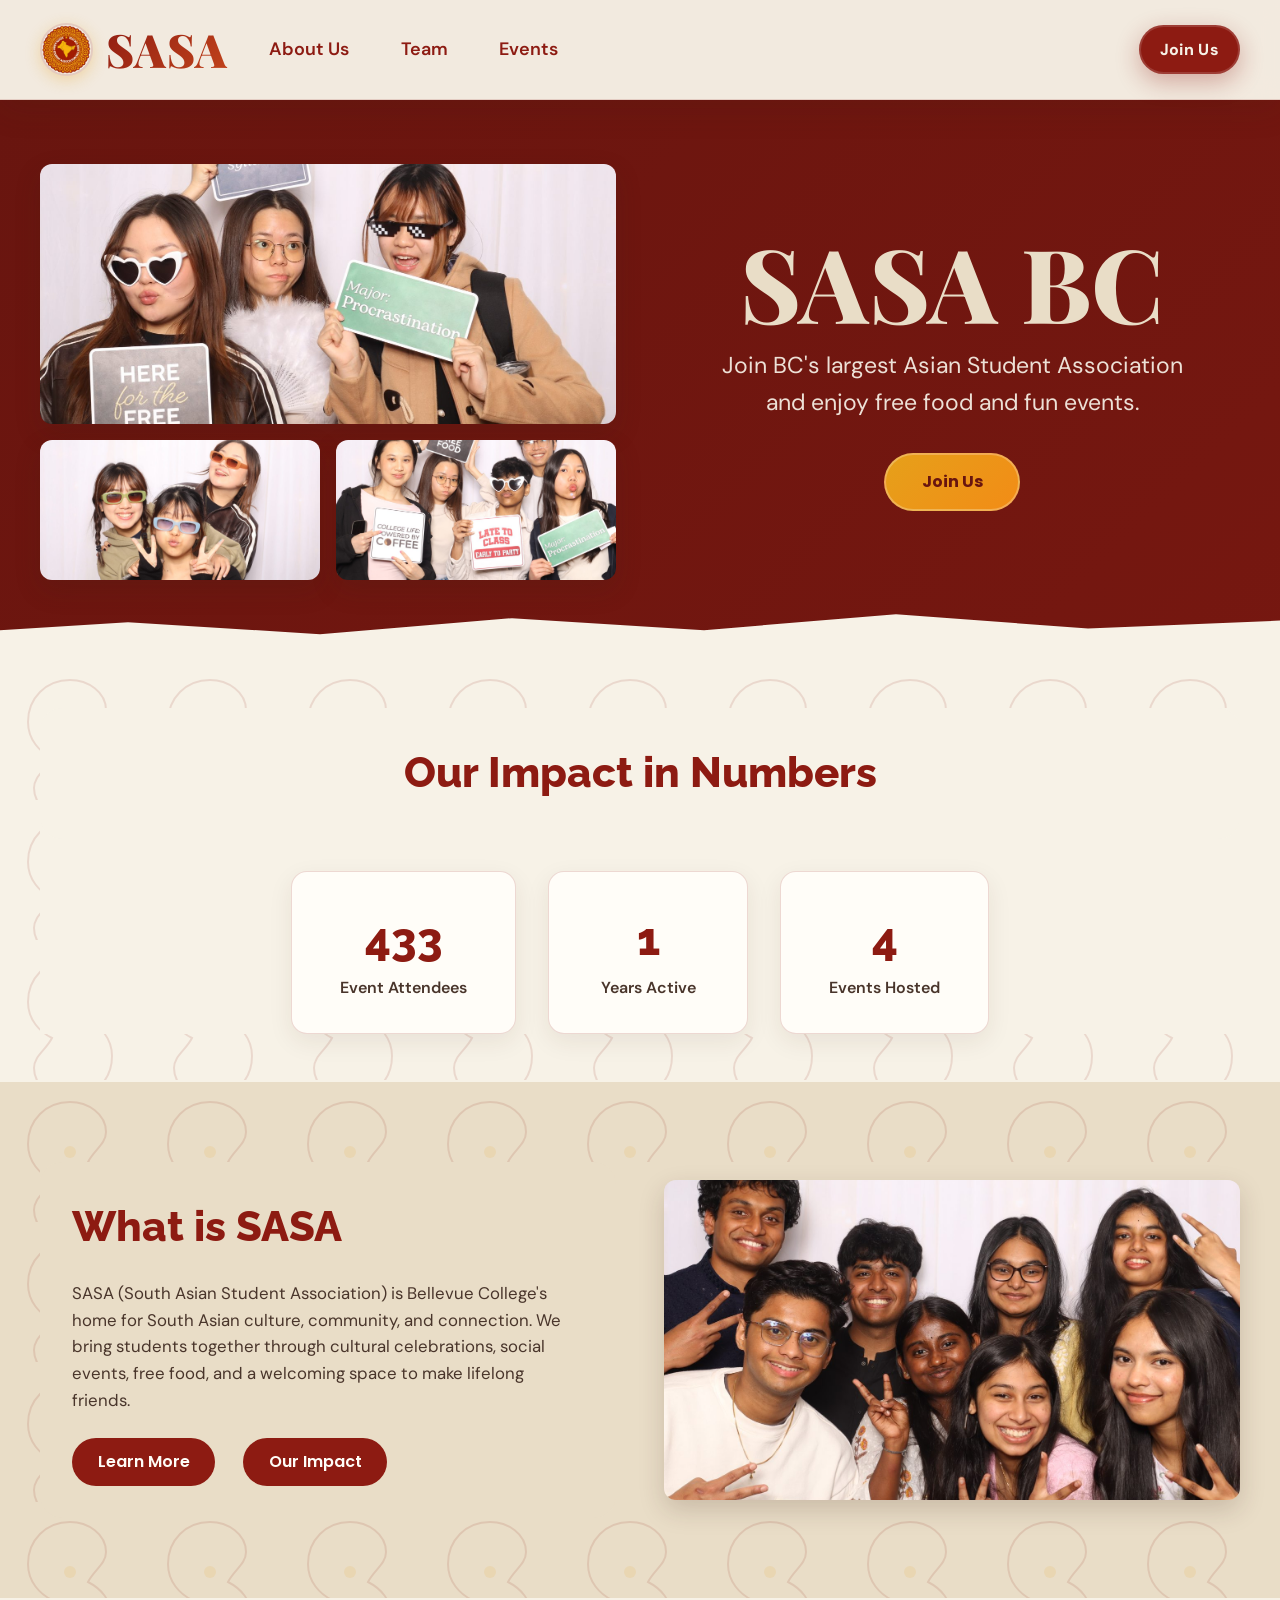
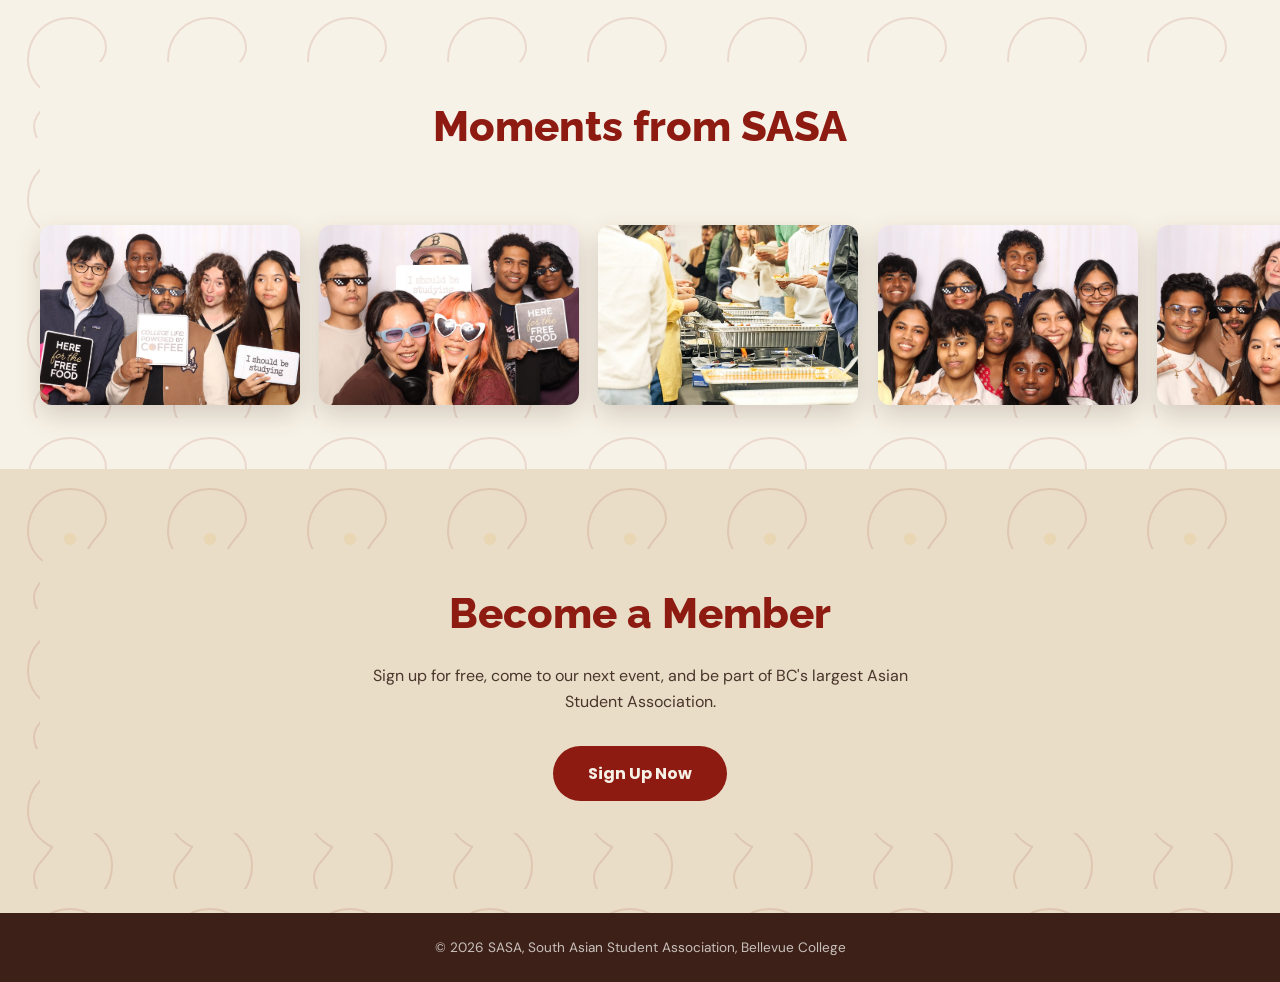
==== commit 1981e2b3: "Polish round 3: faster font-flicker, even text-card padding, flying hero kites, taller matching hero" ====
--- a/index.html
+++ b/index.html
@@ -41,6 +41,14 @@
 
 <!-- HERO -->
 <section class="hero" id="home">
+  <div class="hero-kites hero-kites-left" aria-hidden="true">
+    <svg class="hero-kite hero-kite-1" viewBox="-20 -24 40 48"><path class="kite-shape" d="M0 -16 L13 0 L0 16 L-13 0 Z"/><path class="kite-cross" d="M0 -16 V16 M-13 0 H13"/><path class="kite-tail-line" d="M0 16 C-6 24 6 30 0 40"/><path class="kite-bow" d="M-4 23 L0 26 L4 23"/></svg>
+    <svg class="hero-kite hero-kite-2" viewBox="-20 -24 40 48"><path class="kite-shape" d="M0 -16 L13 0 L0 16 L-13 0 Z"/><path class="kite-cross" d="M0 -16 V16 M-13 0 H13"/><path class="kite-tail-line" d="M0 16 C-6 24 6 30 0 40"/><path class="kite-bow" d="M-4 23 L0 26 L4 23"/></svg>
+  </div>
+  <div class="hero-kites hero-kites-right" aria-hidden="true">
+    <svg class="hero-kite hero-kite-1" viewBox="-20 -24 40 48"><path class="kite-shape" d="M0 -16 L13 0 L0 16 L-13 0 Z"/><path class="kite-cross" d="M0 -16 V16 M-13 0 H13"/><path class="kite-tail-line" d="M0 16 C-6 24 6 30 0 40"/><path class="kite-bow" d="M-4 23 L0 26 L4 23"/></svg>
+    <svg class="hero-kite hero-kite-2" viewBox="-20 -24 40 48"><path class="kite-shape" d="M0 -16 L13 0 L0 16 L-13 0 Z"/><path class="kite-cross" d="M0 -16 V16 M-13 0 H13"/><path class="kite-tail-line" d="M0 16 C-6 24 6 30 0 40"/><path class="kite-bow" d="M-4 23 L0 26 L4 23"/></svg>
+  </div>
   <div class="hero-content container">
     <div class="hero-layout">
       <!-- LEFT: photo collage -->
--- a/styles.css
+++ b/styles.css
@@ -85,7 +85,7 @@
   background-repeat: repeat;
 }
 .decor-bg > .container { position: relative; z-index: 1; background-color: inherit; }
-.text-card { background-color: inherit; border-radius: 22px; padding: 0.9rem 1.2rem; }
+.text-card { background-color: inherit; border-radius: 22px; padding: 2rem; }
 
 .text-accent-gold { color: #FFD16A !important; }
 
@@ -220,13 +220,23 @@
 }
 .about-hero h1 { font-size: clamp(3.4rem, 7vw, 5.6rem); margin-bottom: 0.7rem; }
 
-/* "SASA" briefly cycles through a few fonts before settling on Playfair Display */
-.font-flicker { animation: fontCycle 1.6s steps(1, end) 1; }
+/* "SASA" rapidly cycles through ~15 fonts before settling on Playfair Display */
+.font-flicker { animation: fontCycle 3s steps(1, end) 1; }
 @keyframes fontCycle {
   0%   { font-family: 'Raleway', sans-serif; }
-  25%  { font-family: 'Poppins', sans-serif; }
-  50%  { font-family: 'DM Sans', sans-serif; }
-  75%  { font-family: 'Raleway', sans-serif; }
+  7%   { font-family: 'Poppins', sans-serif; }
+  14%  { font-family: 'DM Sans', sans-serif; }
+  21%  { font-family: Georgia, serif; }
+  29%  { font-family: 'Comic Sans MS', cursive; }
+  36%  { font-family: 'Courier New', monospace; }
+  43%  { font-family: Impact, sans-serif; }
+  50%  { font-family: 'Times New Roman', serif; }
+  57%  { font-family: Verdana, sans-serif; }
+  64%  { font-family: 'Trebuchet MS', sans-serif; }
+  71%  { font-family: Tahoma, sans-serif; }
+  79%  { font-family: 'Brush Script MT', cursive; }
+  86%  { font-family: Arial, sans-serif; }
+  93%  { font-family: 'Raleway', sans-serif; }
   100% { font-family: 'Playfair Display', serif; }
 }
 .hero-text-column { text-align: center; }
@@ -285,6 +295,42 @@
   clip-path: polygon(0 60%, 10% 50%, 25% 65%, 40% 45%, 55% 60%, 70% 40%, 85% 58%, 100% 48%, 100% 100%, 0% 100%);
 }
 
+/* Small kites drifting upward along the outer edges of every hero section */
+.hero-kites {
+  position: absolute;
+  top: 0;
+  bottom: 60px;
+  width: 140px;
+  pointer-events: none;
+  z-index: 0;
+}
+.hero-kites-left { left: clamp(0.5rem, 3vw, 2.5rem); }
+.hero-kites-right { right: clamp(0.5rem, 3vw, 2.5rem); }
+.hero-kite {
+  position: absolute;
+  bottom: -60px;
+  width: 38px;
+  height: 38px;
+  opacity: 0;
+  filter: drop-shadow(0 3px 4px rgba(61,33,24,0.22));
+  animation: floatKiteUp 11s ease-in-out infinite;
+}
+.hero-kite .kite-shape { fill: currentColor; stroke: #8D1B12; stroke-width: 1.8; stroke-linejoin: round; }
+.hero-kite .kite-cross { fill: none; stroke: #FFD16A; stroke-width: 1.4; stroke-linejoin: round; }
+.hero-kite .kite-tail-line { fill: none; stroke: #8D1B12; stroke-width: 1.8; stroke-linecap: round; }
+.hero-kite .kite-bow { fill: none; stroke: #E6A01A; stroke-width: 2.4; stroke-linecap: round; stroke-linejoin: round; }
+.hero-kites-left .hero-kite-1 { left: 0; color: #E63A25; width: 44px; height: 44px; animation-duration: 12s; animation-delay: 0s; }
+.hero-kites-left .hero-kite-2 { left: 56px; color: #E6A01A; width: 30px; height: 30px; animation-duration: 9.5s; animation-delay: 3.5s; }
+.hero-kites-right .hero-kite-1 { right: 0; color: #D95135; width: 40px; height: 40px; animation-duration: 10.5s; animation-delay: 1.8s; }
+.hero-kites-right .hero-kite-2 { right: 54px; color: #F28C16; width: 28px; height: 28px; animation-duration: 13s; animation-delay: 5s; }
+@keyframes floatKiteUp {
+  0%   { transform: translate(0, 0) rotate(-8deg); opacity: 0; }
+  12%  { opacity: 0.8; }
+  50%  { transform: translate(16px, -150%) rotate(7deg); opacity: 0.8; }
+  88%  { opacity: 0; }
+  100% { transform: translate(-10px, -320%) rotate(-6deg); opacity: 0; }
+}
+
 /* ------------------------------
    STATS
 ------------------------------ */
@@ -391,7 +437,9 @@
    TEAM AND EVENTS PAGES
 ------------------------------ */
 .subpage-hero {
-  padding: 5.5rem 0 6rem;
+  position: relative;
+  overflow: hidden;
+  padding: 6.5rem 0 7rem;
   text-align: center;
   color: var(--warm-cream);
   background: linear-gradient(-45deg, var(--deep-blue), var(--aqua), var(--deep-blue), var(--dark-navy));
@@ -414,7 +462,7 @@
 .section-intro h2 { color: var(--deep-blue); font-size: clamp(1.8rem, 4vw, 2.6rem); margin: 0.45rem 0 0.6rem; }
 .section-intro p { color: var(--gray-text); }
 .leader-grid { display: grid; grid-template-columns: repeat(3, minmax(170px, 1fr)); gap: 2rem 1.4rem; }
-.leader-card { text-align: center; color: var(--gray-text); background: var(--white); border-radius: 18px; padding: 1.6rem 1rem 1.8rem; box-shadow: 0 10px 26px rgba(61,33,24,0.08); }
+.leader-card { text-align: center; color: var(--gray-text); background: transparent; border-radius: 18px; padding: 1rem 0.5rem; box-shadow: none; }
 .leader-name { color: var(--deep-blue); font: 600 1rem 'DM Sans', sans-serif; min-height: 1.6rem; }
 .leader-avatar { width: 142px; height: 142px; margin: 0.75rem auto 0.65rem; border-radius: 50%; color: var(--deep-blue); border-color: rgba(141,27,18,0.38); background: repeating-linear-gradient(45deg, rgba(141,27,18,0.04), rgba(141,27,18,0.04) 10px, rgba(230,160,26,0.12) 10px, rgba(230,160,26,0.12) 20px); }
 .leader-socials { display: flex; justify-content: center; gap: 0.55rem; margin: 0.4rem 0 0.6rem; }
@@ -449,6 +497,33 @@
   0% { background-position: 0% 50%; }
   50% { background-position: 100% 50%; }
   100% { background-position: 0% 50%; }
+}
+
+/* Traditional medallions filling the quiet gutters beside the events path */
+.timeline-decor {
+  position: absolute;
+  top: 0; bottom: 0;
+  width: 90px;
+  display: flex;
+  flex-direction: column;
+  justify-content: space-evenly;
+  align-items: center;
+  pointer-events: none;
+  z-index: 0;
+}
+.timeline-decor-left { left: 0; }
+.timeline-decor-right { right: 0; }
+.timeline-motif { width: 60px; height: 60px; opacity: 0.55; filter: drop-shadow(0 3px 7px rgba(141,27,18,0.25)); animation: motifGlow 7s ease-in-out infinite; }
+.timeline-motif:nth-child(2) { animation-delay: 1.4s; }
+.timeline-motif:nth-child(3) { animation-delay: 2.8s; }
+.timeline-motif:nth-child(4) { animation-delay: 4.2s; }
+.timeline-motif:nth-child(5) { animation-delay: 5.6s; }
+@keyframes motifGlow {
+  0%, 100% { opacity: 0.4; transform: scale(1) rotate(0deg); }
+  50% { opacity: 0.75; transform: scale(1.1) rotate(8deg); }
+}
+@media (max-width: 1150px) {
+  .timeline-decor { display: none; }
 }
 .events-timeline { position: relative; max-width: 920px; margin: 0 auto; padding: 0.5rem 0; }
 .timeline-art { position: absolute; z-index: 1; inset: 0; width: 100%; height: 100%; overflow: visible; pointer-events: none; }
@@ -485,7 +560,7 @@
 /* ------------------------------
    ABOUT SASA PAGE
 ------------------------------ */
-.about-hero { text-align: center; }
+.about-hero { text-align: center; padding: 6.5rem 0 7rem; }
 .about-hero .hero-content { padding-top: 1.5rem; }
 .about-hero p { max-width: 760px; margin: 0 auto; }
 .about-mission { background: var(--sky); }
@@ -525,7 +600,8 @@
   .nav-links a, .nav-dropdown-trigger { color: var(--white); }
   .nav-links a::after, .nav-dropdown-trigger::after { background: var(--white); }
   .hero-text-column h1 { font-size: 3.8rem; }
-  .subpage-hero { padding: 4rem 0 4.5rem; }
+  .subpage-hero, .about-hero { padding: 4rem 0 4.5rem; }
+  .hero-kites { display: none; }
   .about-hero .hero-content { padding-top: 0; }
   .about-photo { min-height: 240px; }
   .about-value-grid { grid-template-columns: 1fr; }
@@ -557,6 +633,8 @@
 
 @media (prefers-reduced-motion: reduce) {
   .path-kite { display: none; }
+  .hero-kite { animation: none; opacity: 0; }
+  .timeline-motif { animation: none; opacity: 0.32; }
   .events-roadmap { animation: none; background-position: 50% 50%; }
   .font-flicker { animation: none; font-family: 'Playfair Display', serif; }
   body, .subpage-hero { animation: none; background-position: 50% 50%; }
